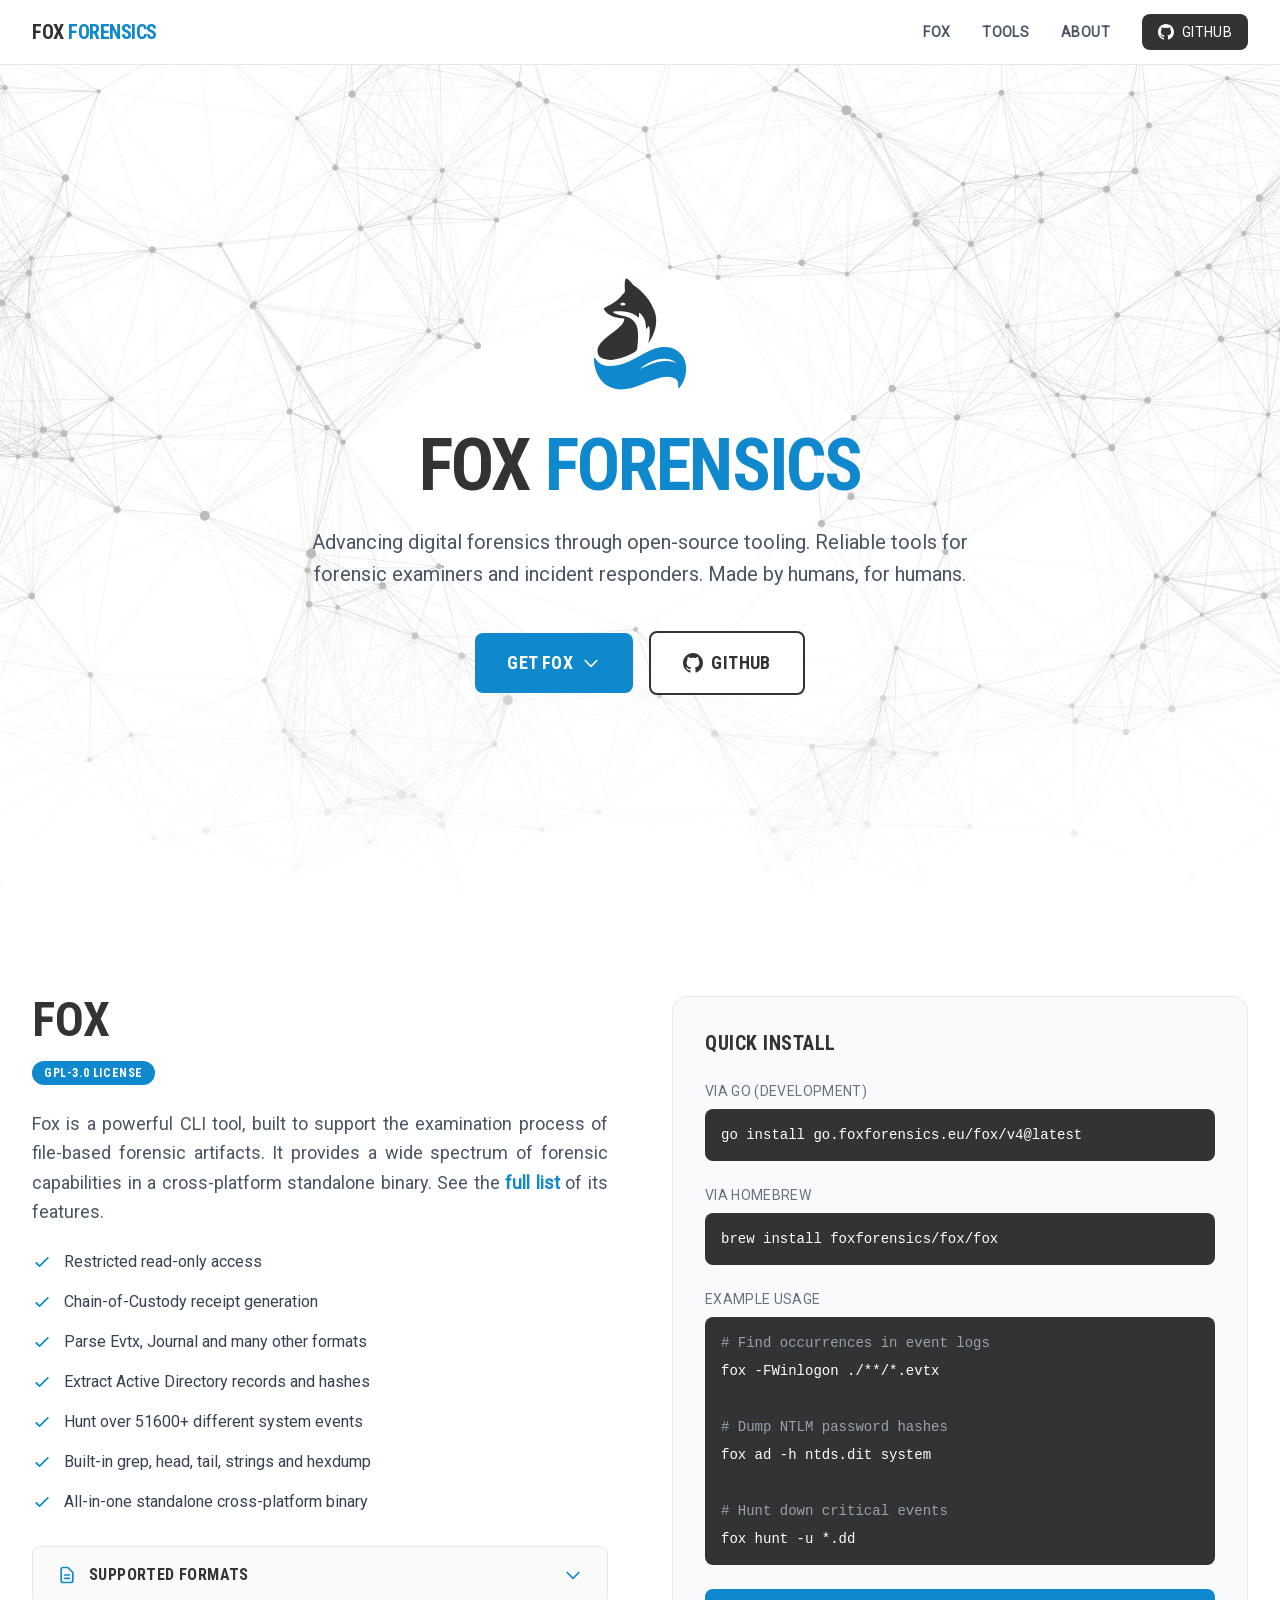
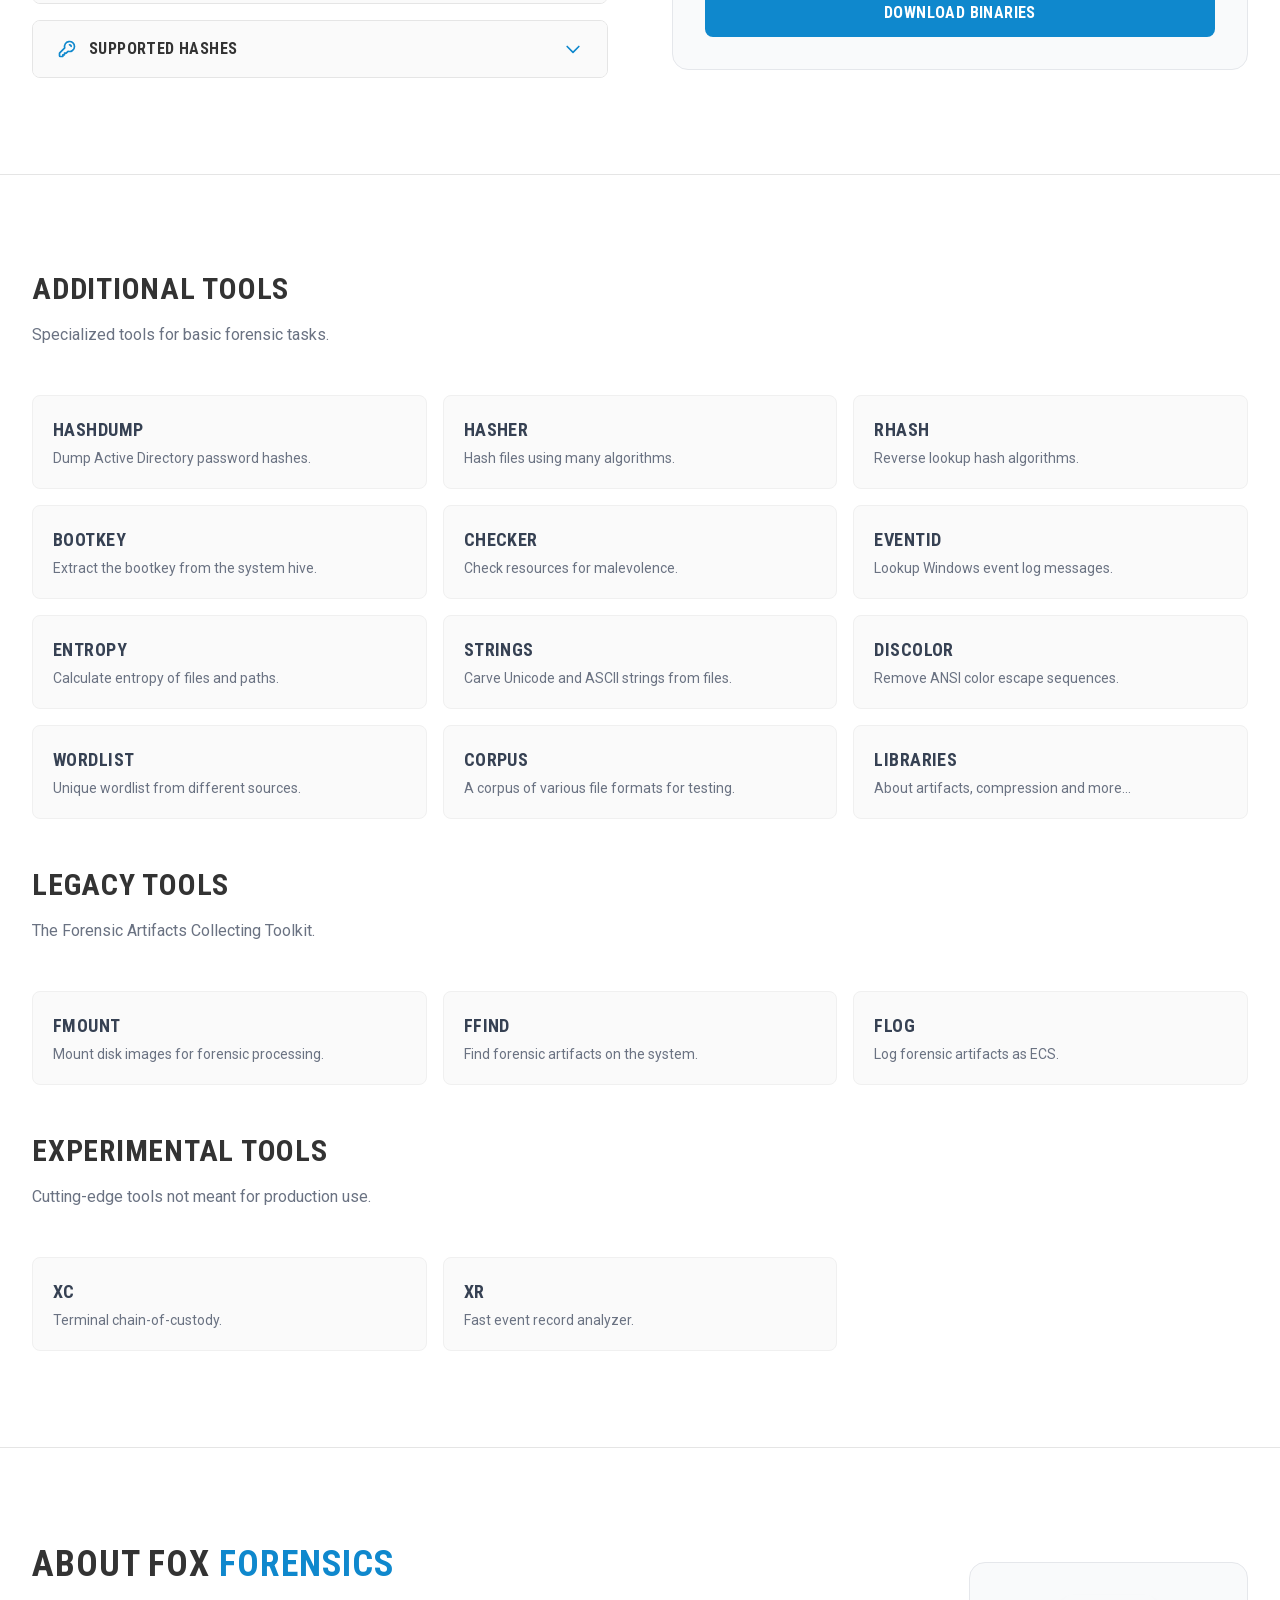
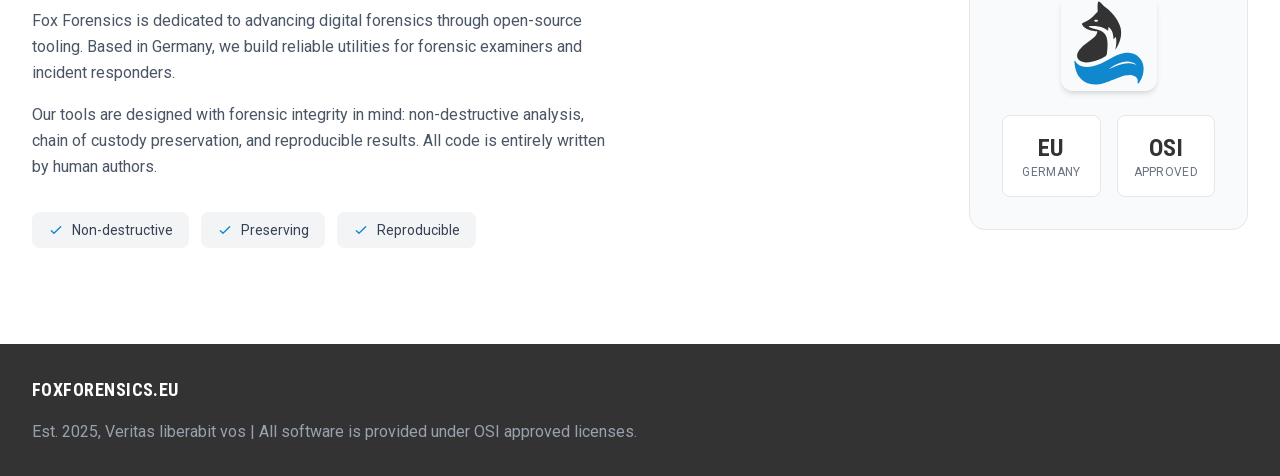
==== static/index.html @ 8058e650 "Update links to new domain for Fox Forensics" ====
<!DOCTYPE html>
<html lang="en" class="scroll-smooth">
<head>
  <meta charset="UTF-8">
  <meta name="viewport" content="width=device-width, initial-scale=1.0">
  <title>Fox Forensics</title>
  <meta name="description" content="Fox Forensics - Advancing digital forensics through open-source tooling.">
  <link rel="shortcut icon" href="assets/img/fox.ico" type="image/x-icon">
  <link rel="preload" href="assets/fonts/font1.woff2" as="font" type="font/woff2" crossorigin>
  <link rel="preload" href="assets/fonts/font2.woff2" as="font" type="font/woff2" crossorigin>
  <link rel="stylesheet" href="assets/css/main.css">
  <link rel="stylesheet" href="assets/css/fox.css">
</head>
<body class="antialiased bg-white">

<!-- Navigation -->
<nav class="fixed top-0 w-full z-40 bg-white border-b border-gray-200">
  <div class="max-w-7xl mx-auto px-4 sm:px-6 lg:px-8">
    <div class="flex items-center justify-between h-16">
      <div class="flex items-center space-x-3 cursor-pointer" onclick="window.scrollTo(0,0)">
        <span class="font-display text-xl tracking-tight text-fox-black uppercase">
          Fox <span class="text-fox-blue">Forensics</span>
        </span>
      </div>

      <div class="hidden md:flex items-center space-x-8">
        <a href="#fox" class="nav-link text-gray-600 hover:text-fox-black transition-colors text-sm font-bold uppercase tracking-wide">Fox</a>
        <a href="#tools" class="nav-link text-gray-600 hover:text-fox-black transition-colors text-sm font-bold uppercase tracking-wide">Tools</a>
        <a href="#about" class="nav-link text-gray-600 hover:text-fox-black transition-colors text-sm font-bold uppercase tracking-wide">About</a>
        <a href="https://github.com/foxforensics" target="_blank" class="px-4 py-2 bg-fox-black text-white hover:bg-fox-blue transition-colors text-sm font-medium rounded-lg flex items-center gap-2 uppercase tracking-wide">
          <svg class="w-4 h-4" fill="currentColor" viewBox="0 0 24 24">
            <path d="M12 0c-6.626 0-12 5.373-12 12 0 5.302 3.438 9.8 8.207 11.387.599.111.793-.261.793-.577v-2.234c-3.338.726-4.033-1.416-4.033-1.416-.546-1.387-1.333-1.756-1.333-1.756-1.089-.745.083-.729.083-.729 1.205.084 1.839 1.237 1.839 1.237 1.07 1.834 2.807 1.304 3.492.997.107-.775.418-1.305.762-1.604-2.665-.305-5.467-1.334-5.467-5.931 0-1.311.469-2.381 1.236-3.221-.124-.303-.535-1.524.117-3.176 0 0 1.008-.322 3.301 1.23.957-.266 1.983-.399 3.003-.404 1.02.005 2.047.138 3.006.404 2.291-1.552 3.297-1.23 3.297-1.23.653 1.653.242 2.874.118 3.176.77.84 1.235 1.911 1.235 3.221 0 4.609-2.807 5.624-5.479 5.921.43.372.823 1.102.823 2.222v3.293c0 .319.192.694.801.576 4.765-1.589 8.199-6.086 8.199-11.386 0-6.627-5.373-12-12-12z"/>
          </svg>
          GitHub
        </a>
      </div>

      <button id="mobile-menu-btn" class="md:hidden text-gray-600 hover:text-fox-black">
        <svg class="w-6 h-6" fill="none" stroke="currentColor" viewBox="0 0 24 24">
          <path stroke-linecap="round" stroke-linejoin="round" stroke-width="2" d="M4 6h16M4 12h16M4 18h16"/>
        </svg>
      </button>
    </div>
  </div>

  <!-- Mobile Menu -->
  <div id="mobile-menu" class="hidden md:hidden bg-white border-b border-gray-200">
    <div class="px-4 pt-2 pb-3 space-y-1">
      <a href="#fox" class="block px-3 py-2 text-gray-600 hover:text-fox-blue hover:bg-gray-50 rounded-md uppercase tracking-wide">Fox</a>
      <a href="#tools" class="block px-3 py-2 text-gray-600 hover:text-fox-blue hover:bg-gray-50 rounded-md uppercase tracking-wide">Tools</a>
      <a href="#about" class="block px-3 py-2 text-gray-600 hover:text-fox-blue hover:bg-gray-50 rounded-md uppercase tracking-wide">About</a>
      <a href="https://github.com/foxforensics" target="_blank" class="block px-3 py-2 text-gray-600 hover:text-fox-blue hover:bg-gray-50 rounded-md uppercase tracking-wide font-bold">Github</a>
    </div>
  </div>
</nav>

<!-- Main Section -->
<section id="main" class="relative min-h-screen flex items-center justify-center pt-16">
  <div class="max-w-5xl mx-auto px-4 sm:px-6 lg:px-8 text-center">
    <div class="mb-8 flex justify-center">
      <img src="assets/img/fox.svg" alt="Fox Forensics" width="300" height="300" class="w-24 h-24 md:w-32 md:h-32 rounded-2xl object-cover">
    </div>

    <h1 class="text-5xl md:text-6xl lg:text-7xl font-display mb-6 tracking-tight text-fox-black uppercase">
      Fox <span class="text-fox-blue">Forensics</span>
    </h1>

    <p class="max-w-2xl mx-auto text-xl text-gray-600 mb-10 leading-relaxed">
      Advancing digital forensics through open-source tooling. Reliable tools for forensic examiners and incident responders. Made by humans, for humans.
    </p>

    <div class="flex flex-col sm:flex-row gap-4 justify-center items-center">
      <a href="#fox" class="btn-primary px-8 py-4 font-display text-lg rounded-lg flex items-center gap-2 uppercase tracking-wide">
        Get Fox
        <svg class="w-5 h-5" fill="none" stroke="currentColor" viewBox="0 0 24 24">
          <path stroke-linecap="round" stroke-linejoin="round" stroke-width="2" d="M19 9l-7 7-7-7"/>
        </svg>
      </a>
      <a href="https://github.com/foxforensics/" target="_blank" class="btn-outline px-8 py-4 font-display text-lg rounded-lg flex items-center gap-2 uppercase tracking-wide bg-white">
        <svg class="w-5 h-5" fill="currentColor" viewBox="0 0 24 24">
          <path d="M12 0c-6.626 0-12 5.373-12 12 0 5.302 3.438 9.8 8.207 11.387.599.111.793-.261.793-.577v-2.234c-3.338.726-4.033-1.416-4.033-1.416-.546-1.387-1.333-1.756-1.333-1.756-1.089-.745.083-.729.083-.729 1.205.084 1.839 1.237 1.839 1.237 1.07 1.834 2.807 1.304 3.492.997.107-.775.418-1.305.762-1.604-2.665-.305-5.467-1.334-5.467-5.931 0-1.311.469-2.381 1.236-3.221-.124-.303-.535-1.524.117-3.176 0 0 1.008-.322 3.301 1.23.957-.266 1.983-.399 3.003-.404 1.02.005 2.047.138 3.006.404 2.291-1.552 3.297-1.23 3.297-1.23.653 1.653.242 2.874.118 3.176.77.84 1.235 1.911 1.235 3.221 0 4.609-2.807 5.624-5.479 5.921.43.372.823 1.102.823 2.222v3.293c0 .319.192.694.801.576 4.765-1.589 8.199-6.086 8.199-11.386 0-6.627-5.373-12-12-12z"/>
        </svg>
        GitHub
      </a>
    </div>
  </div>
</section>

<!-- Fox Section -->
<section id="fox" class="py-24 bg-white">
  <div class="max-w-7xl mx-auto px-4 sm:px-6 lg:px-8">
    <div class="grid grid-cols-1 lg:grid-cols-2 gap-16 items-start">
      <div>
        <h2 class="text-4xl md:text-5xl font-display mb-4 text-fox-black uppercase">
          <a class="nav-link" href="https://go.foxforensics.eu/fox" target="_blank">Fox</a>
        </h2>

        <div class="inline-flex items-center gap-2 px-3 py-1 rounded-full bg-fox-blue text-white text-xs font-display uppercase tracking-wider mb-6">
          <a href="https://go.foxforensics.eu/fox" target="_blank">GPL-3.0 License</a>
        </div>

        <p class="text-lg text-justify text-gray-600 mb-6 leading-relaxed">
          Fox is a powerful CLI tool, built to support the examination process of file-based forensic artifacts. It provides a wide spectrum of forensic capabilities in a cross-platform standalone binary. See the <a class="font-bold text-fox-blue" href="https://go.foxforensics.eu/fox" target="_blank">full list</a> of its features.
        </p>
        <div class="space-y-4 mb-8">
          <div class="flex items-start gap-3">
            <svg class="w-5 h-5 text-fox-blue mt-0.5 flex-shrink-0" fill="none" stroke="currentColor" viewBox="0 0 24 24">
              <path stroke-linecap="round" stroke-linejoin="round" stroke-width="2" d="M5 13l4 4L19 7"/>
            </svg>
            <span class="text-gray-700">Restricted read-only access</span>
          </div>
          <div class="flex items-start gap-3">
            <svg class="w-5 h-5 text-fox-blue mt-0.5 flex-shrink-0" fill="none" stroke="currentColor" viewBox="0 0 24 24">
              <path stroke-linecap="round" stroke-linejoin="round" stroke-width="2" d="M5 13l4 4L19 7"/>
            </svg>
            <span class="text-gray-700">Chain-of-Custody receipt generation</span>
          </div>
          <div class="flex items-start gap-3">
            <svg class="w-5 h-5 text-fox-blue mt-0.5 flex-shrink-0" fill="none" stroke="currentColor" viewBox="0 0 24 24">
              <path stroke-linecap="round" stroke-linejoin="round" stroke-width="2" d="M5 13l4 4L19 7"/>
            </svg>
            <span class="text-gray-700">Parse Evtx, Journal and many other formats</span>
          </div>
          <div class="flex items-start gap-3">
            <svg class="w-5 h-5 text-fox-blue mt-0.5 flex-shrink-0" fill="none" stroke="currentColor" viewBox="0 0 24 24">
              <path stroke-linecap="round" stroke-linejoin="round" stroke-width="2" d="M5 13l4 4L19 7"/>
            </svg>
            <span class="text-gray-700">Extract Active Directory records and hashes</span>
          </div>
          <div class="flex items-start gap-3">
            <svg class="w-5 h-5 text-fox-blue mt-0.5 flex-shrink-0" fill="none" stroke="currentColor" viewBox="0 0 24 24">
              <path stroke-linecap="round" stroke-linejoin="round" stroke-width="2" d="M5 13l4 4L19 7"/>
            </svg>
            <span class="text-gray-700">Hunt over 51600+ different system events</span>
          </div>
          <div class="flex items-start gap-3">
            <svg class="w-5 h-5 text-fox-blue mt-0.5 flex-shrink-0" fill="none" stroke="currentColor" viewBox="0 0 24 24">
              <path stroke-linecap="round" stroke-linejoin="round" stroke-width="2" d="M5 13l4 4L19 7"/>
            </svg>
            <span class="text-gray-700">Built-in grep, head, tail, strings and hexdump</span>
          </div>
          <div class="flex items-start gap-3">
            <svg class="w-5 h-5 text-fox-blue mt-0.5 flex-shrink-0" fill="none" stroke="currentColor" viewBox="0 0 24 24">
              <path stroke-linecap="round" stroke-linejoin="round" stroke-width="2" d="M5 13l4 4L19 7"/>
            </svg>
            <span class="text-gray-700">All-in-one standalone cross-platform binary</span>
          </div>
        </div>

        <!-- Toggle Section: Supported File Types -->
        <div class="toggle-section mb-4">
          <div class="toggle-header" onclick="toggleSection(this)">
            <div class="flex items-center gap-3">
              <svg class="w-5 h-5 text-fox-blue toggle-icon" fill="none" stroke="currentColor" viewBox="0 0 24 24">
                <path stroke-linecap="round" stroke-linejoin="round" stroke-width="2" d="M9 12h6m-6 4h6m2 5H7a2 2 0 01-2-2V5a2 2 0 012-2h5.586a1 1 0 01.707.293l5.414 5.414a1 1 0 01.293.707V19a2 2 0 01-2 2z"/>
              </svg>
              <span class="font-display uppercase tracking-wide">Supported Formats</span>
            </div>
            <svg class="w-5 h-5 toggle-icon" fill="none" stroke="currentColor" viewBox="0 0 24 24">
              <path stroke-linecap="round" stroke-linejoin="round" stroke-width="2" d="M19 9l-7 7-7-7"/>
            </svg>
          </div>
          <div class="toggle-content">
            <div class="p-4 bg-white border-t border-gray-200">
              <div class="mb-4">
                <div class="support-category-title">AD Records</div>
                <div class="flex flex-wrap">
                  <span class="support-type-tag">NTLM</span>
                  <span class="support-type-tag">Users</span>
                  <span class="support-type-tag">Groups</span>
                  <span class="support-type-tag">Computers</span>
                </div>
              </div>
              <div class="mb-4">
                <div class="support-category-title">Log Formats</div>
                <div class="flex flex-wrap">
                  <span class="support-type-tag">Evtx</span>
                  <span class="support-type-tag">Journal</span>
                  <span class="support-type-tag">Fortigate</span>
                </div>
              </div>
              <div class="mb-4">
                <div class="support-category-title">Binary Formats</div>
                <div class="flex flex-wrap">
                  <span class="support-type-tag">PE/COFF</span>
                  <span class="support-type-tag">ELF</span>
                  <span class="support-type-tag">ESE/EDB</span>
                  <span class="support-type-tag">MFT</span>
                  <span class="support-type-tag">LNK</span>
                  <span class="support-type-tag">PF</span>
                  <span class="support-type-tag">PST</span>
                </div>
              </div>
              <div class="mb-4">
                <div class="support-category-title">Archive Formats</div>
                <div class="flex flex-wrap">
                  <span class="support-type-tag">7-Zip</span>
                  <span class="support-type-tag">AR</span>
                  <span class="support-type-tag">CAB</span>
                  <span class="support-type-tag">CFB</span>
                  <span class="support-type-tag">CPIO</span>
                  <span class="support-type-tag">ISO</span>
                  <span class="support-type-tag">MSI</span>
                  <span class="support-type-tag">RAR</span>
                  <span class="support-type-tag">RPM</span>
                  <span class="support-type-tag">TAR</span>
                  <span class="support-type-tag">XAR</span>
                  <span class="support-type-tag">ZIP</span>
                </div>
              </div>
              <div>
                <div class="support-category-title">Compression Formats</div>
                <div class="flex flex-wrap">
                  <span class="support-type-tag">BGZF</span>
                  <span class="support-type-tag">Brotli</span>
                  <span class="support-type-tag">Bzip2</span>
                  <span class="support-type-tag">Gzip</span>
                  <span class="support-type-tag">Kanzi</span>
                  <span class="support-type-tag">LZ4</span>
                  <span class="support-type-tag">Lzip</span>
                  <span class="support-type-tag">LZMA</span>
                  <span class="support-type-tag">LZFSE</span>
                  <span class="support-type-tag">LZNT1</span>
                  <span class="support-type-tag">LZO</span>
                  <span class="support-type-tag">LZVN</span>
                  <span class="support-type-tag">LZW</span>
                  <span class="support-type-tag">LZX</span>
                  <span class="support-type-tag">MinLZ</span>
                  <span class="support-type-tag">S2</span>
                  <span class="support-type-tag">Snappy</span>
                  <span class="support-type-tag">XZ</span>
                  <span class="support-type-tag">zlib</span>
                  <span class="support-type-tag">zstd</span>
                </div>
              </div>
            </div>
          </div>
        </div>

        <!-- Toggle Section: Supported Hash Types -->
        <div class="toggle-section">
          <div class="toggle-header" onclick="toggleSection(this)">
            <div class="flex items-center gap-3">
              <svg class="w-5 h-5 text-fox-blue toggle-icon" fill="none" stroke="currentColor" viewBox="0 0 24 24">
                <path stroke-linecap="round" stroke-linejoin="round" stroke-width="2" d="M15 7a2 2 0 012 2m4 0a6 6 0 01-7.743 5.743L11 17H9v2H7v2H4a1 1 0 01-1-1v-2.586a1 1 0 01.293-.707l5.964-5.964A6 6 0 1121 9z"/>
              </svg>
              <span class="font-display uppercase tracking-wide">Supported Hashes</span>
            </div>
            <svg class="w-5 h-5 toggle-icon" fill="none" stroke="currentColor" viewBox="0 0 24 24">
              <path stroke-linecap="round" stroke-linejoin="round" stroke-width="2" d="M19 9l-7 7-7-7"/>
            </svg>
          </div>
          <div class="toggle-content">
            <div class="p-4 bg-white border-t border-gray-200">
              <div class="support-category">
                <div class="support-category-title">Cryptographic Hashes</div>
                <div class="flex flex-wrap">
                  <span class="support-type-tag">BLAKE2S-256</span>
                  <span class="support-type-tag">BLAKE2B-256</span>
                  <span class="support-type-tag">BLAKE2B-384</span>
                  <span class="support-type-tag">BLAKE2B-512</span>
                  <span class="support-type-tag">BLAKE3-256</span>
                  <span class="support-type-tag">BLAKE3-512</span>
                  <span class="support-type-tag">GOST2012-256</span>
                  <span class="support-type-tag">GOST2012-512</span>
                  <span class="support-type-tag">HAS-160</span>
                  <span class="support-type-tag">LSH-256</span>
                  <span class="support-type-tag">LSH-512</span>
                  <span class="support-type-tag">MD2</span>
                  <span class="support-type-tag">MD4</span>
                  <span class="support-type-tag">MD5</span>
                  <span class="support-type-tag">MD6</span>
                  <span class="support-type-tag">RIPEMD-160</span>
                  <span class="support-type-tag">SHAKE128</span>
                  <span class="support-type-tag">SHAKE256</span>
                  <span class="support-type-tag">SHA1</span>
                  <span class="support-type-tag">SHA224</span>
                  <span class="support-type-tag">SHA256</span>
                  <span class="support-type-tag">SHA512</span>
                  <span class="support-type-tag">SHA3</span>
                  <span class="support-type-tag">SHA3-224</span>
                  <span class="support-type-tag">SHA3-256</span>
                  <span class="support-type-tag">SHA3-384</span>
                  <span class="support-type-tag">SHA3-512</span>
                  <span class="support-type-tag">Skein-224</span>
                  <span class="support-type-tag">Skein-256</span>
                  <span class="support-type-tag">Skein-384</span>
                  <span class="support-type-tag">Skein-512</span>
                  <span class="support-type-tag">SM3</span>
                  <span class="support-type-tag">Whirlpool</span>
                </div>
              </div>
              <div class="support-category">
                <div class="support-category-title">Performance Hashes</div>
                <div class="flex flex-wrap">
                  <span class="support-type-tag">DJB2</span>
                  <span class="support-type-tag">FNV-1</span>
                  <span class="support-type-tag">FNV-1a</span>
                  <span class="support-type-tag">Murmur3</span>
                  <span class="support-type-tag">RapidHash</span>
                  <span class="support-type-tag">SipHash</span>
                  <span class="support-type-tag">XXH32</span>
                  <span class="support-type-tag">XXH64</span>
                  <span class="support-type-tag">XXH3</span>
                </div>
              </div>
              <div class="support-category">
                <div class="support-category-title">Perceptual Hashes</div>
                <div class="flex flex-wrap">
                  <span class="support-type-tag">Average</span>
                  <span class="support-type-tag">Difference</span>
                  <span class="support-type-tag">Median</span>
                  <span class="support-type-tag">PHash</span>
                  <span class="support-type-tag">WHash</span>
                  <span class="support-type-tag">MarrHildreth</span>
                  <span class="support-type-tag">BlockMean</span>
                  <span class="support-type-tag">PDQ</span>
                  <span class="support-type-tag">RASH</span>
                </div>
              </div>
              <div class="support-category">
                <div class="support-category-title">Similarity Hashes</div>
                <div class="flex flex-wrap">
                  <span class="support-type-tag">ImpFuzzy</span>
                  <span class="support-type-tag">ImpHashO</span>
                  <span class="support-type-tag">ImpHashS</span>
                  <span class="support-type-tag">sdhash</span>
                  <span class="support-type-tag">SSDeep</span>
                  <span class="support-type-tag">TLSH</span>
                </div>
              </div>
              <div class="support-category">
                <div class="support-category-title">Windows Specific</div>
                <div class="flex flex-wrap">
                  <span class="support-type-tag">PE</span>
                  <span class="support-type-tag">LM</span>
                  <span class="support-type-tag">NT</span>
                </div>
              </div>
              <div class="support-category">
                <div class="support-category-title">Unix Specific</div>
                <div class="flex flex-wrap">
                  <span class="support-type-tag">BSD</span>
                  <span class="support-type-tag">ELF</span>
                  <span class="support-type-tag">SYSV</span>
                </div>
              </div>
              <div class="support-category">
                <div class="support-category-title">Checksums</div>
                <div class="flex flex-wrap">
                  <span class="support-type-tag">Adler32</span>
                  <span class="support-type-tag">Fletcher4</span>
                  <span class="support-type-tag">Luhn</span>
                  <span class="support-type-tag">CRC16-CCITT</span>
                  <span class="support-type-tag">CRC32-C</span>
                  <span class="support-type-tag">CRC32-K</span>
                  <span class="support-type-tag">CRC32-IEEE</span>
                  <span class="support-type-tag">CRC64-ECMA</span>
                  <span class="support-type-tag">CRC64-ISO</span>
                </div>
              </div>
            </div>
          </div>
        </div>
      </div>

      <div class="bg-gray-50 rounded-2xl p-8 border border-gray-200">
        <h3 class="font-display text-xl mb-6 uppercase text-fox-black tracking-wide">Quick Install</h3>

        <div class="space-y-6">
          <div>
            <p class="text-sm text-gray-500 mb-2 uppercase tracking-wide font-medium">Via Go (Development)</p>
            <div class="bg-fox-black rounded-lg p-4 font-mono text-sm text-white overflow-x-auto">
              go install go.foxforensics.eu/fox/v4@latest
            </div>
          </div>

          <div>
            <p class="text-sm text-gray-500 mb-2 uppercase tracking-wide font-medium">Via Homebrew</p>
            <div class="bg-fox-black rounded-lg p-4 font-mono text-sm text-white overflow-x-auto">
              brew install foxforensics/fox/fox
            </div>
          </div>

          <div>
            <p class="text-sm text-gray-500 mb-2 uppercase tracking-wide font-medium">Example Usage</p>
            <div class="bg-fox-black rounded-lg p-4 font-mono text-sm text-white overflow-x-auto space-y-2">
              <div class="text-gray-400"># Find occurrences in event logs</div>
              <div>fox -FWinlogon ./**/*.evtx</div>
              <br/>
              <div class="text-gray-400 mt-2"># Dump NTLM password hashes</div>
              <div>fox ad -h ntds.dit system</div>
              <br/>
              <div class="text-gray-400 mt-2"># Hunt down critical events</div>
              <div>fox hunt -u *.dd</div>
            </div>
          </div>
        </div>

        <a href="https://github.com/foxforensics/fox/releases" target="_blank" class="mt-6 w-full btn-primary px-6 py-3 rounded-lg font-display uppercase tracking-wide text-center block">
          Download Binaries
        </a>
      </div>
    </div>
  </div>
</section>

<div class="section-divider"></div>

<!-- Tools Section -->
<section id="tools" class="py-24 bg-white">
  <div class="max-w-7xl mx-auto px-4 sm:px-6 lg:px-8">
    <div class="mb-12">
      <h2 class="text-3xl font-display mb-4 text-fox-black uppercase tracking-wide">
        <a class="nav-link" href="https://foxforensics.eu" target="_blank">Additional Tools</a>
      </h2>
      <p class="text-gray-500">Specialized tools for basic forensic tasks.</p>
    </div>

    <div class="grid grid-cols-1 mb-12 md:grid-cols-2 lg:grid-cols-3 gap-4">
      <div class="tool-card-muted rounded-lg p-5 cursor-pointer" onclick="window.open('https://go.foxforensics.eu/hashdump', '_blank')">
        <h3 class="font-display text-lg text-gray-700 mb-1 uppercase tracking-wide">hashdump</h3>
        <p class="text-gray-500 text-sm">Dump Active Directory password hashes.</p>
      </div>

      <div class="tool-card-muted rounded-lg p-5 cursor-pointer" onclick="window.open('https://go.foxforensics.eu/hasher', '_blank')">
        <h3 class="font-display text-lg text-gray-700 mb-1 uppercase tracking-wide">hasher</h3>
        <p class="text-gray-500 text-sm">Hash files using many algorithms.</p>
      </div>

      <div class="tool-card-muted rounded-lg p-5 cursor-pointer" onclick="window.open('https://go.foxforensics.eu/rhash', '_blank')">
        <h3 class="font-display text-lg text-gray-700 mb-1 uppercase tracking-wide">rhash</h3>
        <p class="text-gray-500 text-sm">Reverse lookup hash algorithms.</p>
      </div>

      <div class="tool-card-muted rounded-lg p-5 cursor-pointer" onclick="window.open('https://go.foxforensics.eu/bootkey', '_blank')">
        <h3 class="font-display text-lg text-gray-700 mb-1 uppercase tracking-wide">bootkey</h3>
        <p class="text-gray-500 text-sm">Extract the bootkey from the system hive.</p>
      </div>

      <div class="tool-card-muted rounded-lg p-5 cursor-pointer" onclick="window.open('https://go.foxforensics.eu/checker', '_blank')">
        <h3 class="font-display text-lg text-gray-700 mb-1 uppercase tracking-wide">checker</h3>
        <p class="text-gray-500 text-sm">Check resources for malevolence.</p>
      </div>

      <div class="tool-card-muted rounded-lg p-5 cursor-pointer" onclick="window.open('https://go.foxforensics.eu/eventid', '_blank')">
        <h3 class="font-display text-lg text-gray-700 mb-1 uppercase tracking-wide">eventid</h3>
        <p class="text-gray-500 text-sm">Lookup Windows event log messages.</p>
      </div>

      <div class="tool-card-muted rounded-lg p-5 cursor-pointer" onclick="window.open('https://go.foxforensics.eu/entropy', '_blank')">
        <h3 class="font-display text-lg text-gray-700 mb-1 uppercase tracking-wide">entropy</h3>
        <p class="text-gray-500 text-sm">Calculate entropy of files and paths.</p>
      </div>

      <div class="tool-card-muted rounded-lg p-5 cursor-pointer" onclick="window.open('https://go.foxforensics.eu/strings', '_blank')">
        <h3 class="font-display text-lg text-gray-700 mb-1 uppercase tracking-wide">strings</h3>
        <p class="text-gray-500 text-sm">Carve Unicode and ASCII strings from files.</p>
      </div>

      <div class="tool-card-muted rounded-lg p-5 cursor-pointer" onclick="window.open('https://go.foxforensics.eu/discolor', '_blank')">
        <h3 class="font-display text-lg text-gray-700 mb-1 uppercase tracking-wide">discolor</h3>
        <p class="text-gray-500 text-sm">Remove ANSI color escape sequences.</p>
      </div>

      <div class="tool-card-muted rounded-lg p-5 cursor-pointer" onclick="window.open('https://go.foxforensics.eu/wordlist', '_blank')">
        <h3 class="font-display text-lg text-gray-700 mb-1 uppercase tracking-wide">wordlist</h3>
        <p class="text-gray-500 text-sm">Unique wordlist from different sources.</p>
      </div>

      <div class="tool-card-muted rounded-lg p-5 cursor-pointer" onclick="window.open('https://go.foxforensics.eu/corpus', '_blank')">
        <h3 class="font-display text-lg text-gray-700 mb-1 uppercase tracking-wide">corpus</h3>
        <p class="text-gray-500 text-sm">A corpus of various file formats for testing.</p>
      </div>

      <div class="tool-card-muted rounded-lg p-5 cursor-pointer" onclick="window.open('https://go.foxforensics.eu?q=go-', '_blank')">
        <h3 class="font-display text-lg text-gray-700 mb-1 uppercase tracking-wide">Libraries</h3>
        <p class="text-gray-500 text-sm">About artifacts, compression and more...</p>
      </div>
    </div>

    <div class="mb-12">
      <h2 class="text-3xl font-display mb-4 text-fox-black uppercase tracking-wide">
        <a class="nav-link" href="https://foxforensics.eu" target="_blank">Legacy Tools</a>
      </h2>
      <p class="text-gray-500">The Forensic Artifacts Collecting Toolkit.</p>
    </div>

    <div class="grid grid-cols-1 mb-12 md:grid-cols-2 lg:grid-cols-3 gap-4">
      <div class="tool-card-muted rounded-lg p-5 cursor-pointer" onclick="window.open('https://go.foxforensics.eu/fmount', '_blank')">
        <h3 class="font-display text-lg text-gray-700 mb-1 uppercase tracking-wide">fmount</h3>
        <p class="text-gray-500 text-sm">Mount disk images for forensic processing.</p>
      </div>

      <div class="tool-card-muted rounded-lg p-5 cursor-pointer" onclick="window.open('https://go.foxforensics.eu/ffind', '_blank')">
        <h3 class="font-display text-lg text-gray-700 mb-1 uppercase tracking-wide">ffind</h3>
        <p class="text-gray-500 text-sm">Find forensic artifacts on the system.</p>
      </div>

      <div class="tool-card-muted rounded-lg p-5 cursor-pointer" onclick="window.open('https://go.foxforensics.eu/flog', '_blank')">
        <h3 class="font-display text-lg text-gray-700 mb-1 uppercase tracking-wide">flog</h3>
        <p class="text-gray-500 text-sm">Log forensic artifacts as ECS.</p>
      </div>
    </div>

    <div class="mb-12">
      <h2 class="text-3xl font-display mb-4 text-fox-black uppercase tracking-wide">
        <a class="nav-link" href="https://foxforensics.eu" target="_blank">Experimental Tools</a>
      </h2>
      <p class="text-gray-500">Cutting-edge tools not meant for production use.</p>
    </div>

    <div class="grid grid-cols-1 md:grid-cols-2 lg:grid-cols-3 gap-4">
      <div class="tool-card-muted rounded-lg p-5 cursor-pointer" onclick="window.open('https://go.foxforensics.eu/xc', '_blank')">
        <h3 class="font-display text-lg text-gray-700 mb-1 uppercase tracking-wide">xc</h3>
        <p class="text-gray-500 text-sm">Terminal chain-of-custody.</p>
      </div>

      <div class="tool-card-muted rounded-lg p-5 cursor-pointer" onclick="window.open('https://go.foxforensics.eu/xr', '_blank')">
        <h3 class="font-display text-lg text-gray-700 mb-1 uppercase tracking-wide">xr</h3>
        <p class="text-gray-500 text-sm">Fast event record analyzer.</p>
      </div>
    </div>
  </div>
</section>

<div class="section-divider"></div>

<!-- About Section -->
<section id="about" class="py-24 bg-white">
  <div class="max-w-7xl mx-auto px-4 sm:px-6 lg:px-8">
    <div class="grid grid-cols-1 lg:grid-cols-2 gap-16 items-center">
      <div>
        <h2 class="text-3xl md:text-4xl font-display mb-6 text-fox-black uppercase tracking-wide">
          About Fox <span class="text-fox-blue">Forensics</span>
        </h2>
        <div class="space-y-4 text-gray-600 leading-relaxed">
          <p>
            Fox Forensics is dedicated to advancing digital forensics through open-source
            tooling. Based in Germany, we build reliable utilities for forensic examiners
            and incident responders.
          </p>
          <p>
            Our tools are designed with forensic integrity in mind: non-destructive analysis,
            chain of custody preservation, and reproducible results. All code is entirely written by human authors.
          </p>
        </div>

        <div class="mt-8 flex flex-wrap gap-3">
          <span class="px-4 py-2 bg-gray-100 text-gray-700 text-sm rounded-lg flex items-center gap-2">
            <svg class="w-4 h-4 text-fox-blue" fill="none" stroke="currentColor" viewBox="0 0 24 24">
              <path stroke-linecap="round" stroke-linejoin="round" stroke-width="2" d="M5 13l4 4L19 7"/>
            </svg>
            Non-destructive
          </span>
          <span class="px-4 py-2 bg-gray-100 text-gray-700 text-sm rounded-lg flex items-center gap-2">
            <svg class="w-4 h-4 text-fox-blue" fill="none" stroke="currentColor" viewBox="0 0 24 24">
              <path stroke-linecap="round" stroke-linejoin="round" stroke-width="2" d="M5 13l4 4L19 7"/>
            </svg>
            Preserving
          </span>
          <span class="px-4 py-2 bg-gray-100 text-gray-700 text-sm rounded-lg flex items-center gap-2">
            <svg class="w-4 h-4 text-fox-blue" fill="none" stroke="currentColor" viewBox="0 0 24 24">
              <path stroke-linecap="round" stroke-linejoin="round" stroke-width="2" d="M5 13l4 4L19 7"/>
            </svg>
            Reproducible
          </span>
        </div>
      </div>

      <div class="flex justify-end">
        <div class="bg-gray-50 rounded-2xl p-8 border border-gray-200">
          <img src="assets/img/fox.svg" alt="Fox Forensics" class="w-24 h-24 rounded-xl object-cover mx-auto mb-6 shadow-md">
          <div class="grid grid-cols-2 gap-4 text-center">
            <div class="bg-white rounded-lg p-4 border border-gray-200">
              <div class="text-2xl font-display text-fox-black">EU</div>
              <div class="text-xs text-gray-500 uppercase tracking-wide">Germany</div>
            </div>
            <div class="bg-white rounded-lg p-4 border border-gray-200">
              <div class="text-2xl font-display text-fox-black">OSI</div>
              <div class="text-xs text-gray-500 uppercase tracking-wide">Approved</div>
            </div>
          </div>
        </div>
      </div>
    </div>
  </div>
</section>

<!-- Footer -->
<footer class="bg-fox-black text-white py-8">
  <div class="max-w-7xl mx-auto px-4 sm:px-6 lg:px-8">
    <div class="col-span-1 md:col-span-2">
      <div class="flex items-center space-x-3 mb-4">
        <span class="font-display text-lg uppercase tracking-wide">
          <a href="https://foxforensics.eu" target="_blank">foxforensics.eu</a>
        </span>
      </div>
      <p class="text-gray-400">
        Est. 2025, Veritas liberabit vos | All software is provided under <a href="https://opensource.org/licenses" target="_blank">OSI approved licenses</a>.
      </p>
    </div>
  </div>
</footer>

<script src="assets/js/fox.js"></script>
</body>
</html>
---- static/assets/css/fox.css ----
/* Font Styles */
@font-face {
  font-family: 'Roboto';
  font-style: normal;
  font-weight: 400;
  font-stretch: 100%;
  font-display: auto;
  src: url(../fonts/font1.woff2) format('woff2');
}

@font-face {
  font-family: 'Roboto Condensed';
  font-style: normal;
  font-weight: 700;
  font-display: auto;
  src: url(../fonts/font2.woff2) format('woff2');
}

#main {
  background-color: white;
  background-image:
      linear-gradient(to bottom, transparent 65%, white),
      url("../img/main.jpg");
  background-repeat: no-repeat;
  background-position: center;
  background-size: cover;
}

/* Base Styles */
html {
  overflow-y: scroll;
}

body {
  font-family: 'Roboto', sans-serif;
  background-color: #ffffff;
  color: #333333;
}

h1, h2, h3, h4, h5, h6, .font-display {
  font-family: 'Roboto Condensed', sans-serif;
  font-weight: 700;
}

/* Button Styles */
.btn-primary {
  background-color: #0f88cd;
  color: #ffffff;
  transition: all 0.3s ease;
}

.btn-primary:hover {
  background-color: #0a6ba8;
}

.btn-outline {
  border: 2px solid #333333;
  color: #333333;
  transition: all 0.3s ease;
}

.btn-outline:hover {
  border-color: #0f88cd;
  color: #0f88cd;
}

/* Navigation Styles */
.nav-link {
  position: relative;
}

.nav-link::after {
  content: '';
  position: absolute;
  width: 0;
  height: 2px;
  bottom: -4px;
  left: 0;
  background-color: #0f88cd;
  transition: width 0.3s ease;
}

.nav-link:hover::after {
  width: 100%;
}

/* Section Divider */
.section-divider {
  background: #e5e5e5;
  height: 1px;
}

/* Tools Styles */
.tool-card-muted {
  border: 1px solid #f0f0f0;
  background-color: #fafafa;
  transition: all 0.3s ease;
}

.tool-card-muted:hover {
  border-color: #d0d0d0;
}

/* Toggle Styles */
.toggle-section {
  border: 1px solid #e5e5e5;
  border-radius: 0.5rem;
  overflow: hidden;
}

.toggle-header {
  background-color: #fafafa;
  padding: 1rem 1.5rem;
  cursor: pointer;
  display: flex;
  justify-content: space-between;
  align-items: center;
  transition: background-color 0.2s ease;
}

.toggle-header:hover {
  background-color: #f0f0f0;
}

.toggle-header.active {
  background-color: #0f88cd;
  color: #ffffff;
}

.toggle-header.active .toggle-icon {
  color: #ffffff;
}

.toggle-content {
  max-height: 0;
  overflow: hidden;
  transition: max-height 0.3s ease-out;
}

.toggle-content.open {
  max-height: 2000px;
  transition: max-height 0.5s ease-in;
}

.toggle-icon {
  transition: transform 0.3s ease;
  color: #0f88cd;
}

.toggle-header.active .toggle-icon {
  transform: rotate(180deg);
}

/* Support Styles */
.support-type-tag {
  display: inline-block;
  padding: 0.25rem 0.75rem;
  margin: 0.25rem;
  background-color: #f0f0f0;
  border-radius: 0.25rem;
  font-size: 0.875rem;
  color: #333333;
}

.support-category {
  margin-bottom: 1rem;
}

.support-category-title {
  font-weight: 600;
  color: #0f88cd;
  margin-bottom: 0.5rem;
  font-size: 0.875rem;
  text-transform: uppercase;
  letter-spacing: 0.05em;
}

/* Fox Colors */
.text-fox-black {
  color: #333333;
}

.text-fox-blue {
  color: #0f88cd;
}

.bg-fox-black {
  background-color: #333333;
}

.bg-fox-blue {
  background-color: #0f88cd;
}
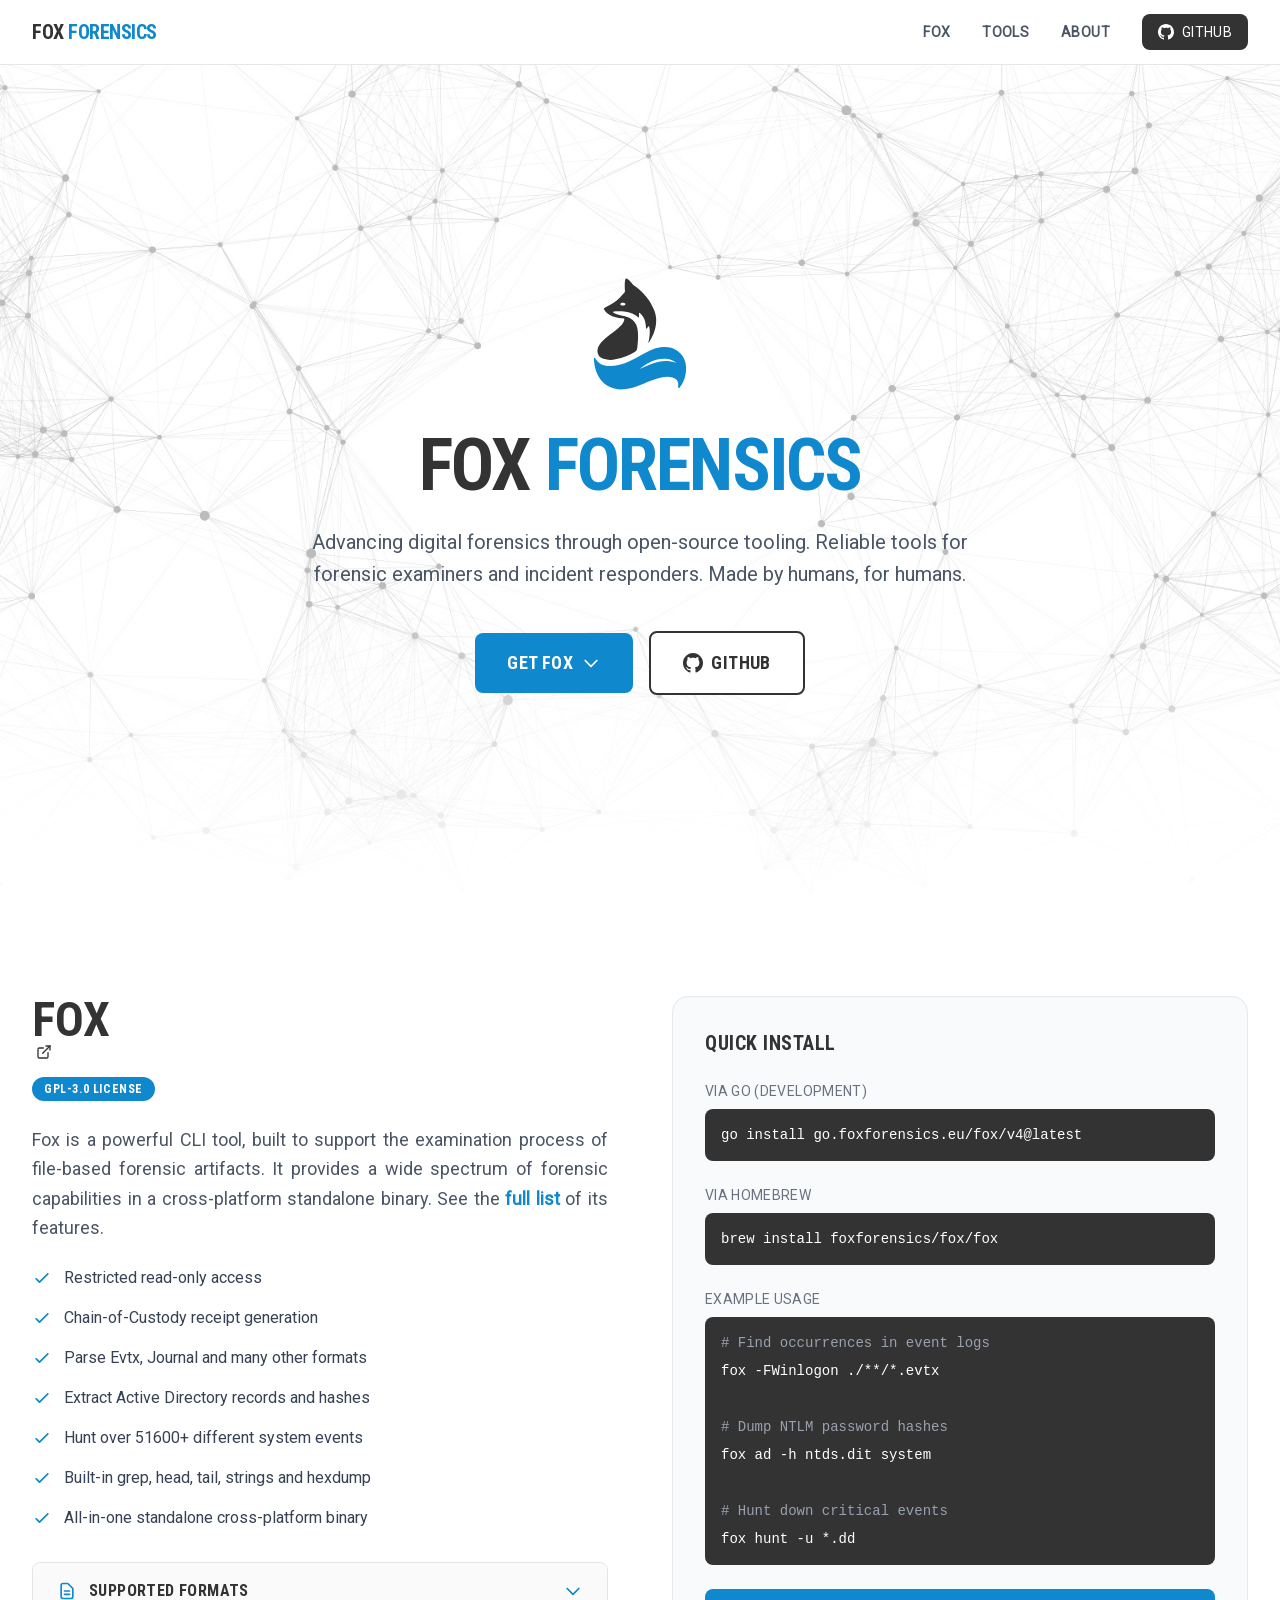
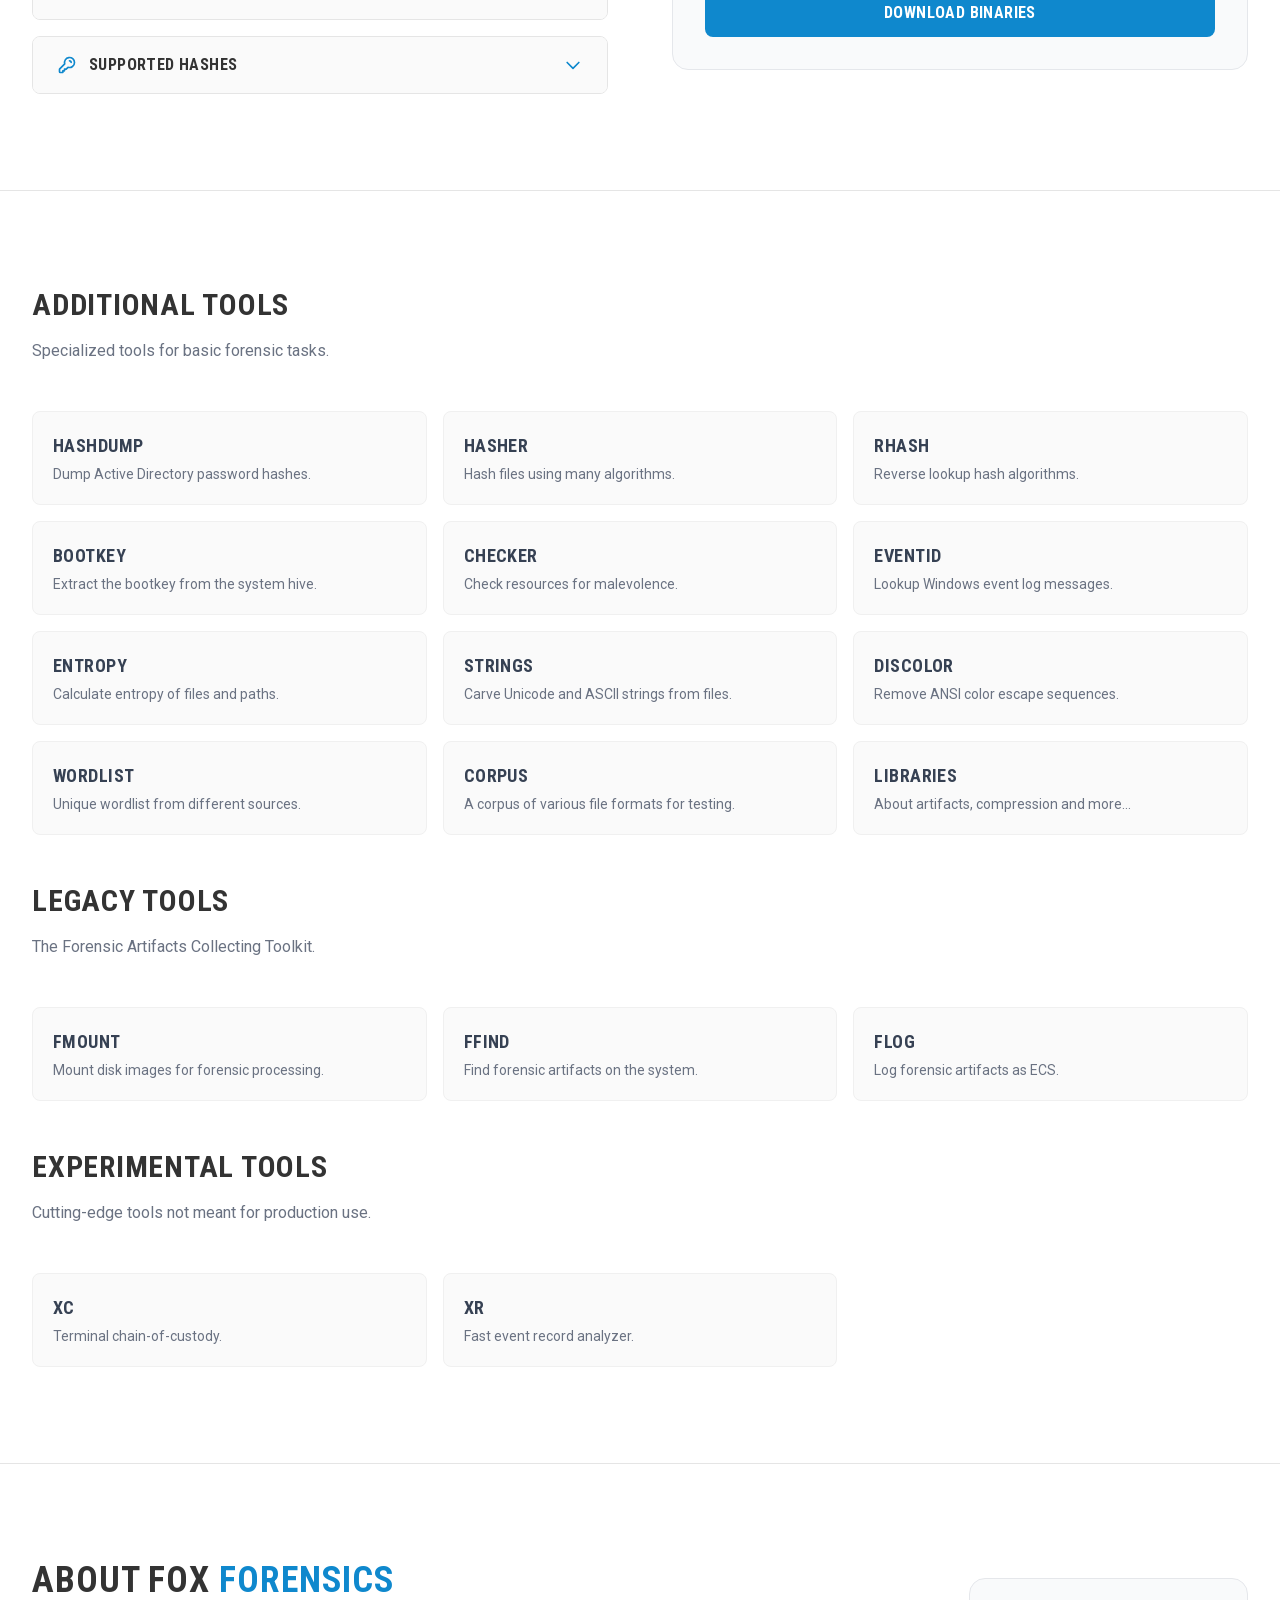
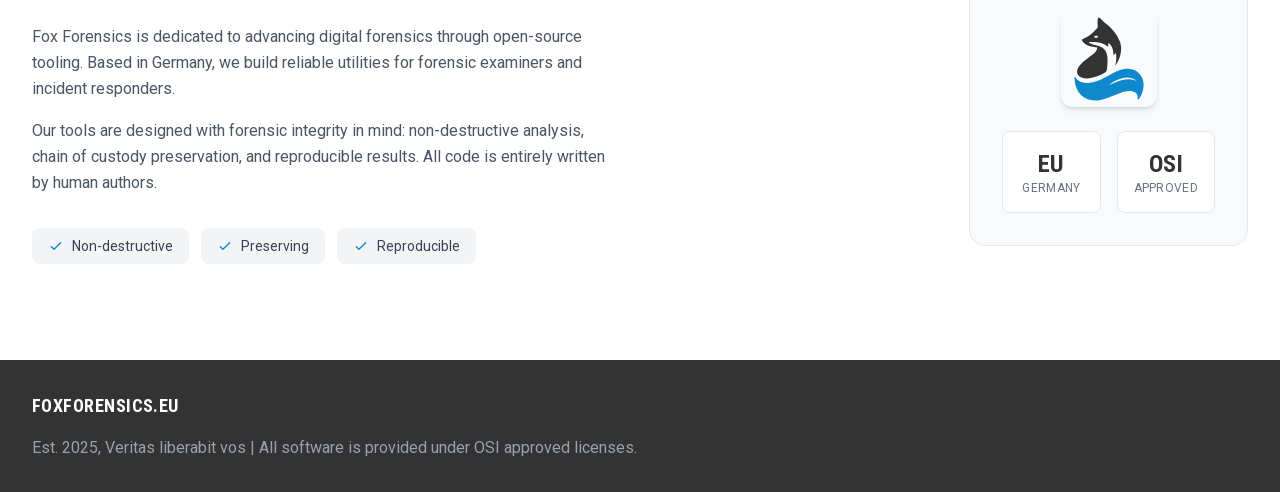
==== commit f89cc682: "Update index.html" ====
--- a/static/index.html
+++ b/static/index.html
@@ -92,7 +92,14 @@
     <div class="grid grid-cols-1 lg:grid-cols-2 gap-16 items-start">
       <div>
         <h2 class="text-4xl md:text-5xl font-display mb-4 text-fox-black uppercase">
-          <a class="nav-link" href="https://go.foxforensics.eu/fox" target="_blank">Fox</a>
+          <a class="nav-link" href="https://go.foxforensics.eu/fox" target="_blank">
+            Fox
+            <svg xmlns="http://www.w3.org/2000/svg" width="16" height="16" viewBox="0 0 24 24" fill="none" stroke="currentColor" stroke-width="2" stroke-linecap="round" stroke-linejoin="round" style="vertical-align: middle; margin-left: 4px;">
+              <path d="M18 13v6a2 2 0 0 1-2 2H5a2 2 0 0 1-2-2V8a2 2 0 0 1 2-2h6"/>
+              <polyline points="15 3 21 3 21 9"/>
+              <line x1="10" y1="14" x2="21" y2="3"/>
+            </svg>
+          </a>
         </h2>
 
         <div class="inline-flex items-center gap-2 px-3 py-1 rounded-full bg-fox-blue text-white text-xs font-display uppercase tracking-wider mb-6">
@@ -468,7 +475,7 @@
         <p class="text-gray-500 text-sm">Unique wordlist from different sources.</p>
       </div>
 
-      <div class="tool-card-muted rounded-lg p-5 cursor-pointer" onclick="window.open('https://go.foxforensics.eu/corpus', '_blank')">
+      <div class="tool-card-muted rounded-lg p-5 cursor-pointer" onclick="window.open('https://github.com/foxforensics/corpus', '_blank')">
         <h3 class="font-display text-lg text-gray-700 mb-1 uppercase tracking-wide">corpus</h3>
         <p class="text-gray-500 text-sm">A corpus of various file formats for testing.</p>
       </div>
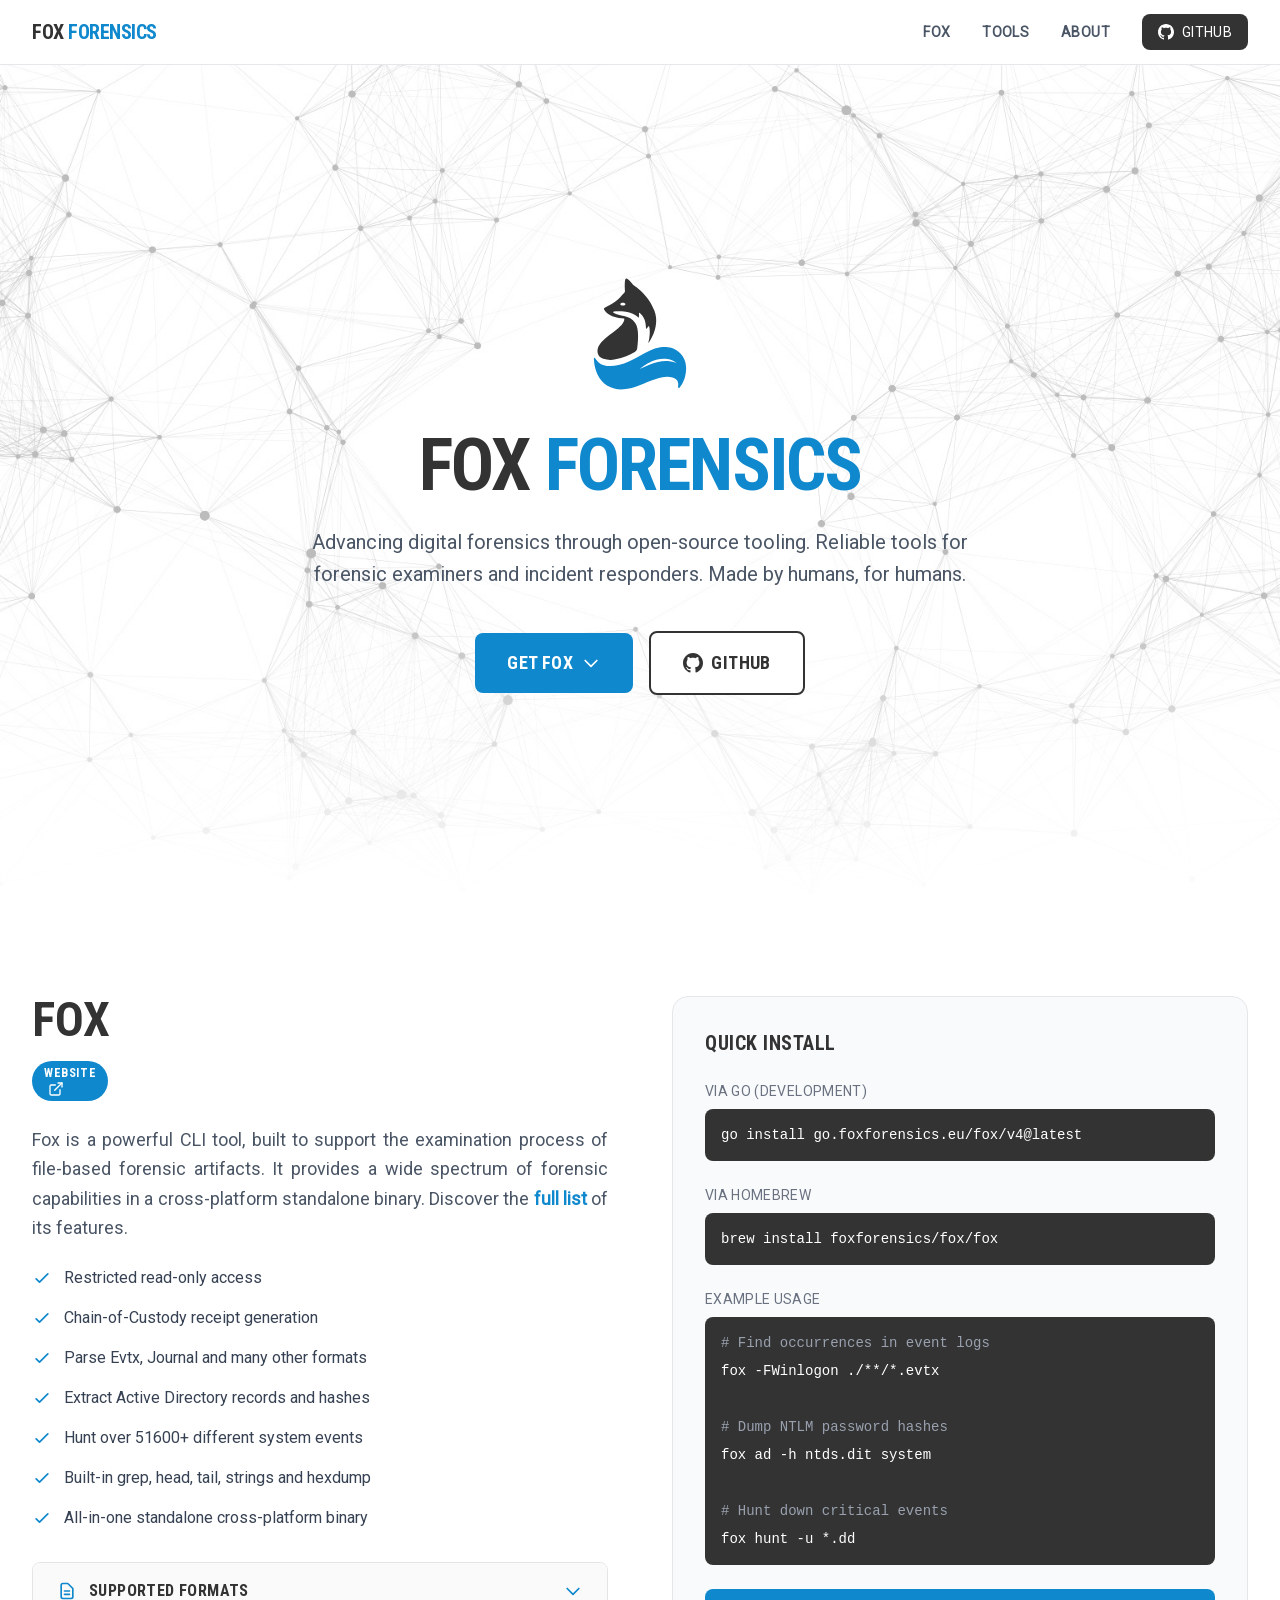
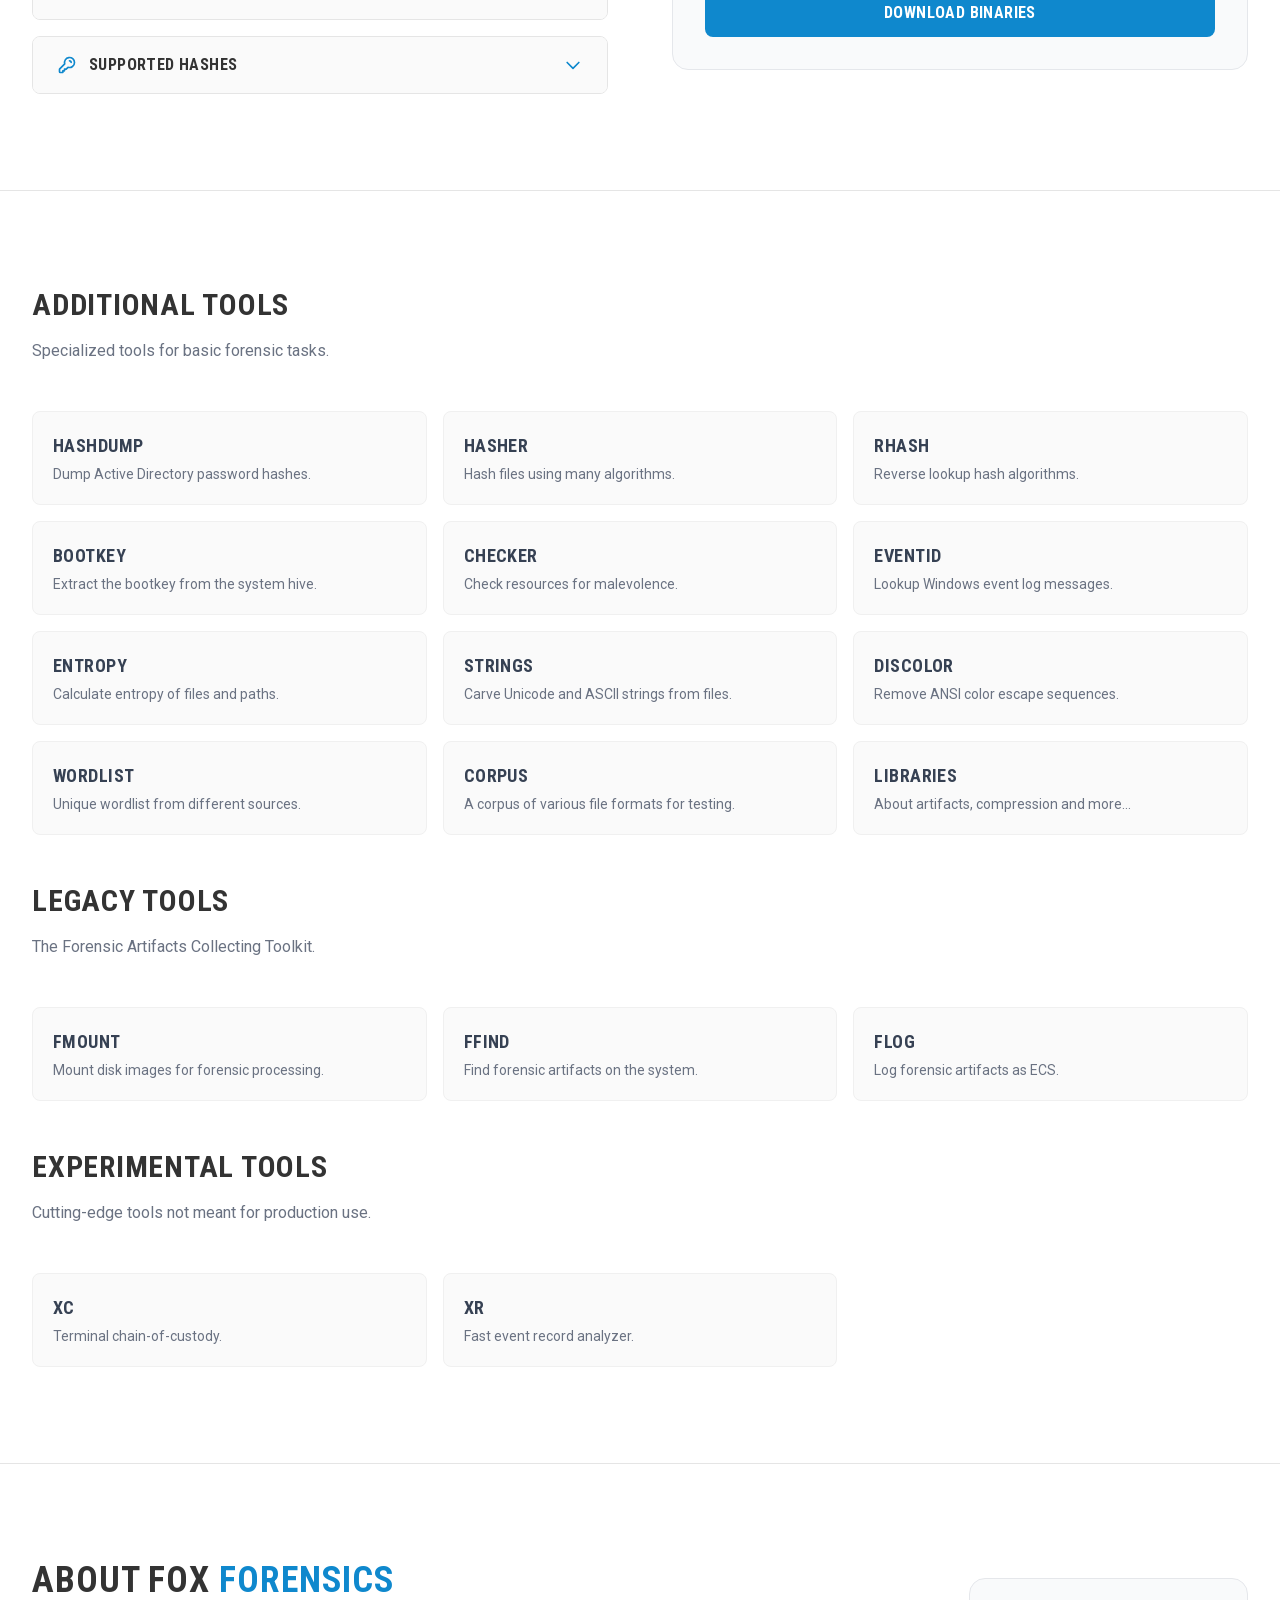
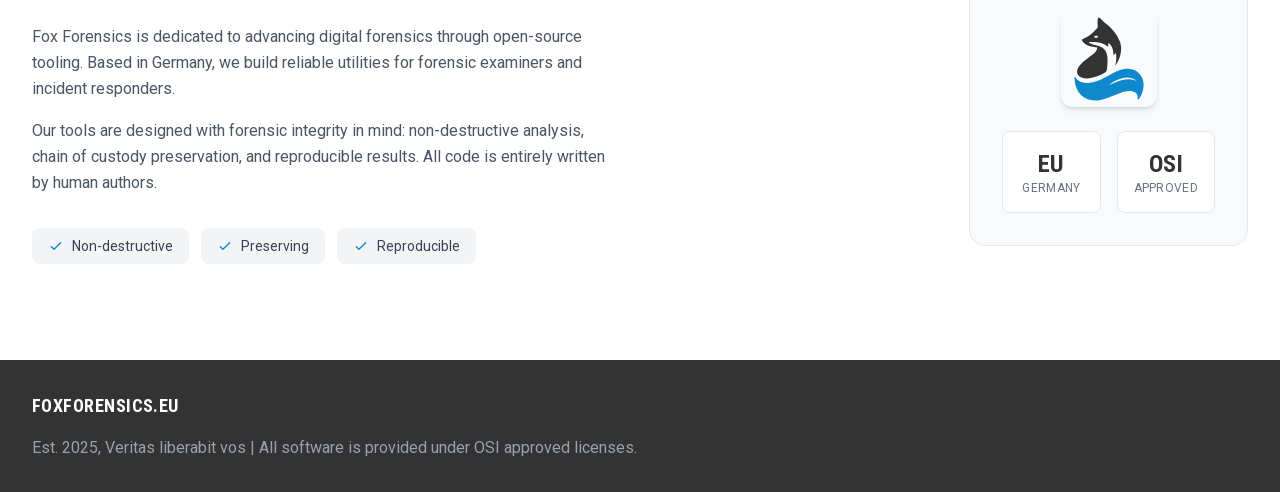
==== commit a61d95e8: "Refactor HTML for Fox CLI tool section Updated the HTML structure for better clarity and added a lin" ====
--- a/static/index.html
+++ b/static/index.html
@@ -92,22 +92,22 @@
     <div class="grid grid-cols-1 lg:grid-cols-2 gap-16 items-start">
       <div>
         <h2 class="text-4xl md:text-5xl font-display mb-4 text-fox-black uppercase">
-          <a class="nav-link" href="https://go.foxforensics.eu/fox" target="_blank">
-            Fox
+          <a class="nav-link" href="https://go.foxforensics.eu/fox" target="_blank">Fox</a>
+        </h2>
+
+        <div class="inline-flex items-center gap-2 px-3 py-1 rounded-full bg-fox-blue text-white text-xs font-display uppercase tracking-wider mb-6">
+          <a href="https://go.foxforensics.eu/fox" target="_blank">
+            Website
             <svg xmlns="http://www.w3.org/2000/svg" width="16" height="16" viewBox="0 0 24 24" fill="none" stroke="currentColor" stroke-width="2" stroke-linecap="round" stroke-linejoin="round" style="vertical-align: middle; margin-left: 4px;">
               <path d="M18 13v6a2 2 0 0 1-2 2H5a2 2 0 0 1-2-2V8a2 2 0 0 1 2-2h6"/>
               <polyline points="15 3 21 3 21 9"/>
               <line x1="10" y1="14" x2="21" y2="3"/>
             </svg>
           </a>
-        </h2>
-
-        <div class="inline-flex items-center gap-2 px-3 py-1 rounded-full bg-fox-blue text-white text-xs font-display uppercase tracking-wider mb-6">
-          <a href="https://go.foxforensics.eu/fox" target="_blank">GPL-3.0 License</a>
         </div>
 
         <p class="text-lg text-justify text-gray-600 mb-6 leading-relaxed">
-          Fox is a powerful CLI tool, built to support the examination process of file-based forensic artifacts. It provides a wide spectrum of forensic capabilities in a cross-platform standalone binary. See the <a class="font-bold text-fox-blue" href="https://go.foxforensics.eu/fox" target="_blank">full list</a> of its features.
+          Fox is a powerful CLI tool, built to support the examination process of file-based forensic artifacts. It provides a wide spectrum of forensic capabilities in a cross-platform standalone binary. Discover the <a class="font-bold text-fox-blue" href="https://go.foxforensics.eu/fox" target="_blank">full list</a> of its features.
         </p>
         <div class="space-y-4 mb-8">
           <div class="flex items-start gap-3">
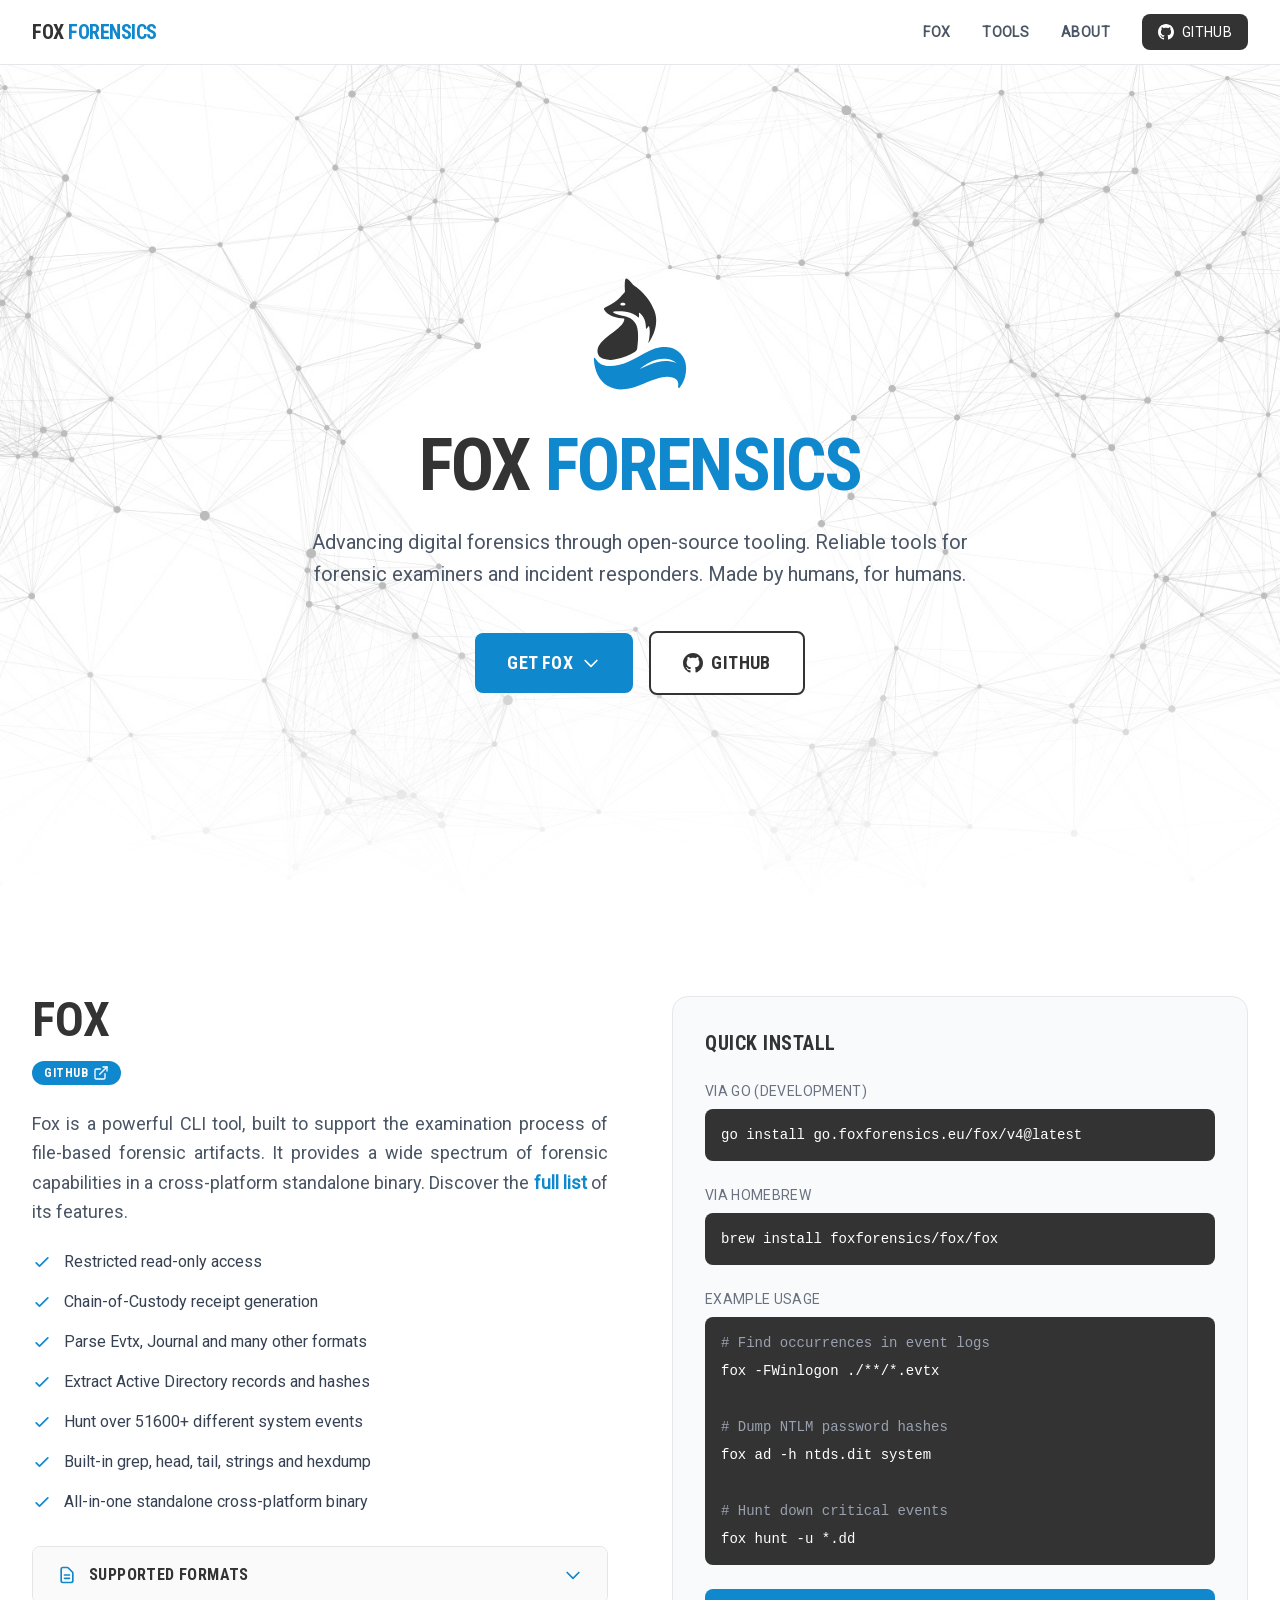
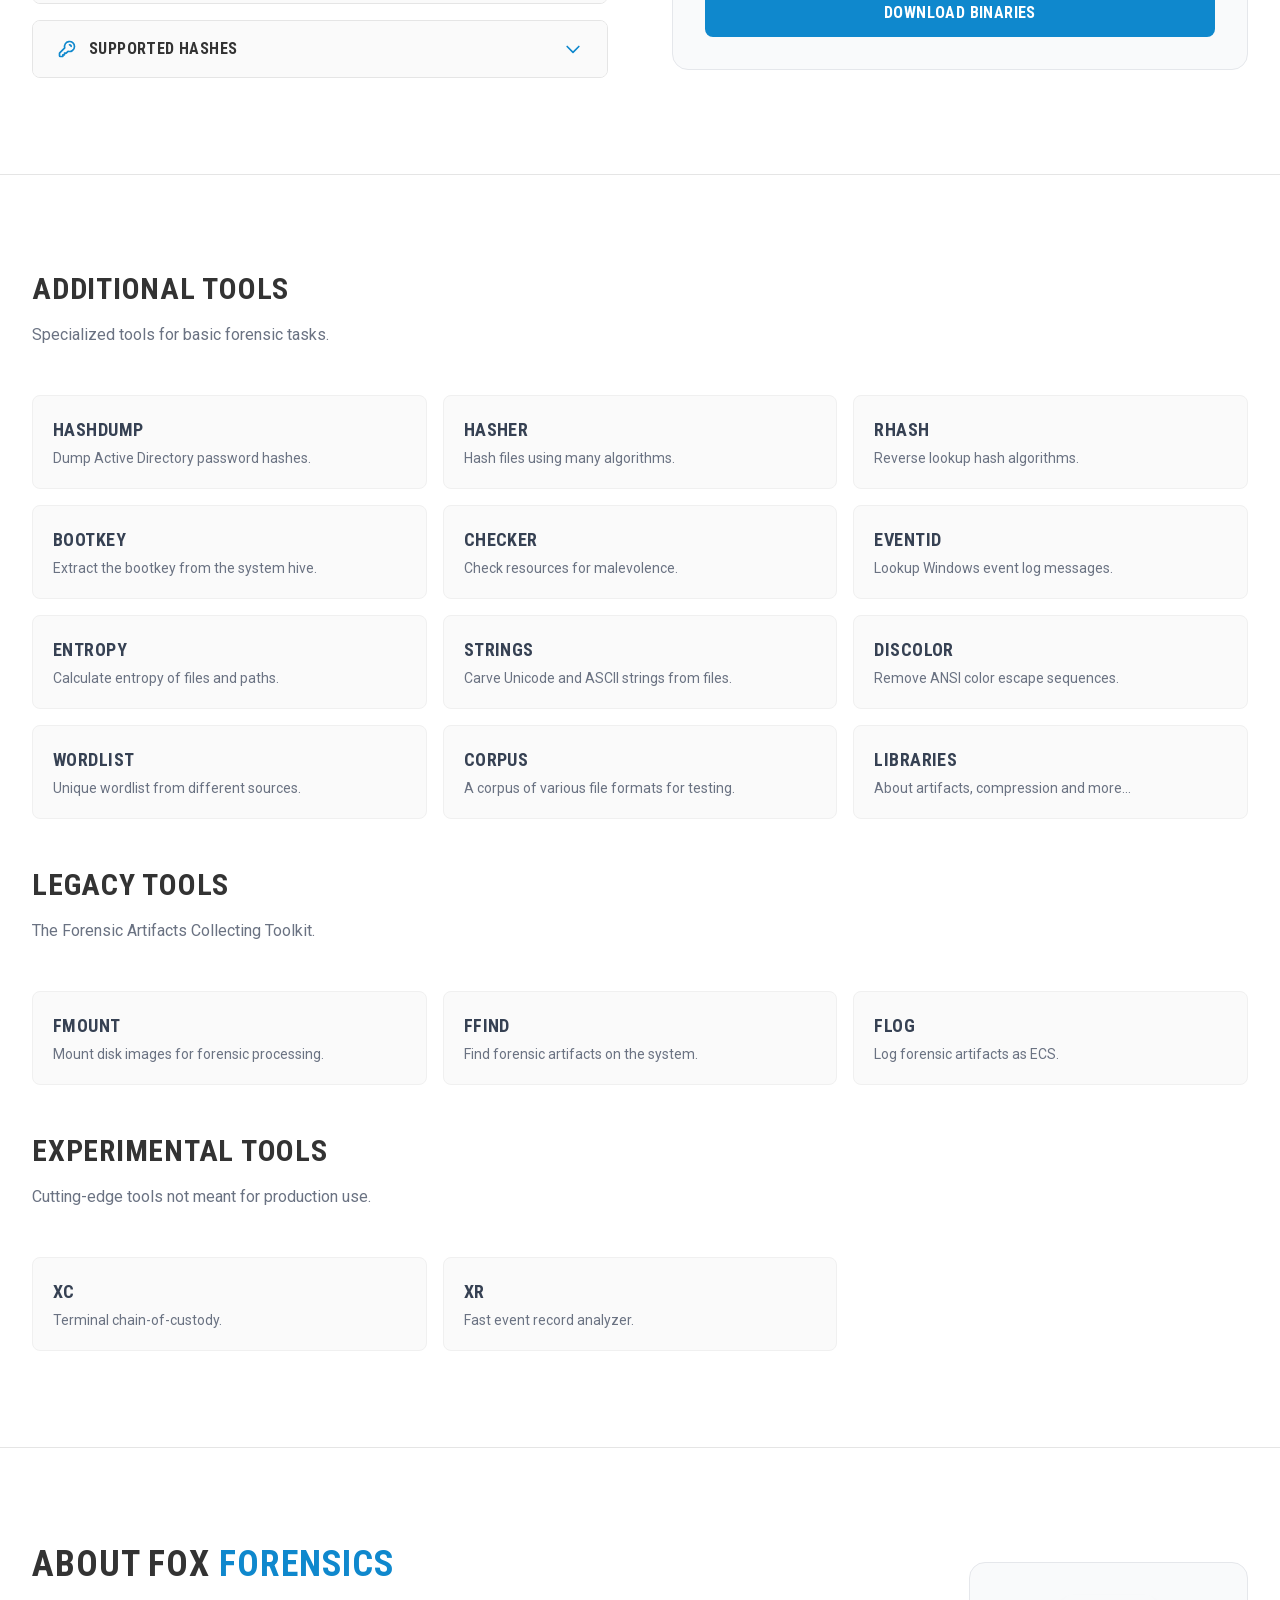
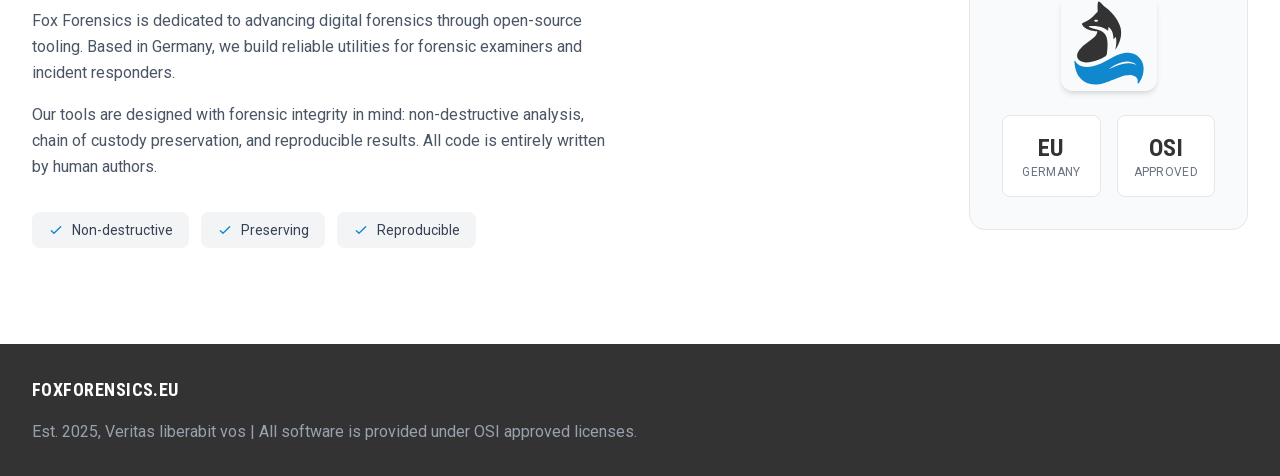
==== commit a0eabf8b: "Update index.html" ====
--- a/static/index.html
+++ b/static/index.html
@@ -96,8 +96,8 @@
         </h2>
 
         <div class="inline-flex items-center gap-2 px-3 py-1 rounded-full bg-fox-blue text-white text-xs font-display uppercase tracking-wider mb-6">
-          <a href="https://go.foxforensics.eu/fox" target="_blank">
-            Website
+          <a class="flex" href="https://go.foxforensics.eu/fox" target="_blank">
+            GitHub
             <svg xmlns="http://www.w3.org/2000/svg" width="16" height="16" viewBox="0 0 24 24" fill="none" stroke="currentColor" stroke-width="2" stroke-linecap="round" stroke-linejoin="round" style="vertical-align: middle; margin-left: 4px;">
               <path d="M18 13v6a2 2 0 0 1-2 2H5a2 2 0 0 1-2-2V8a2 2 0 0 1 2-2h6"/>
               <polyline points="15 3 21 3 21 9"/>
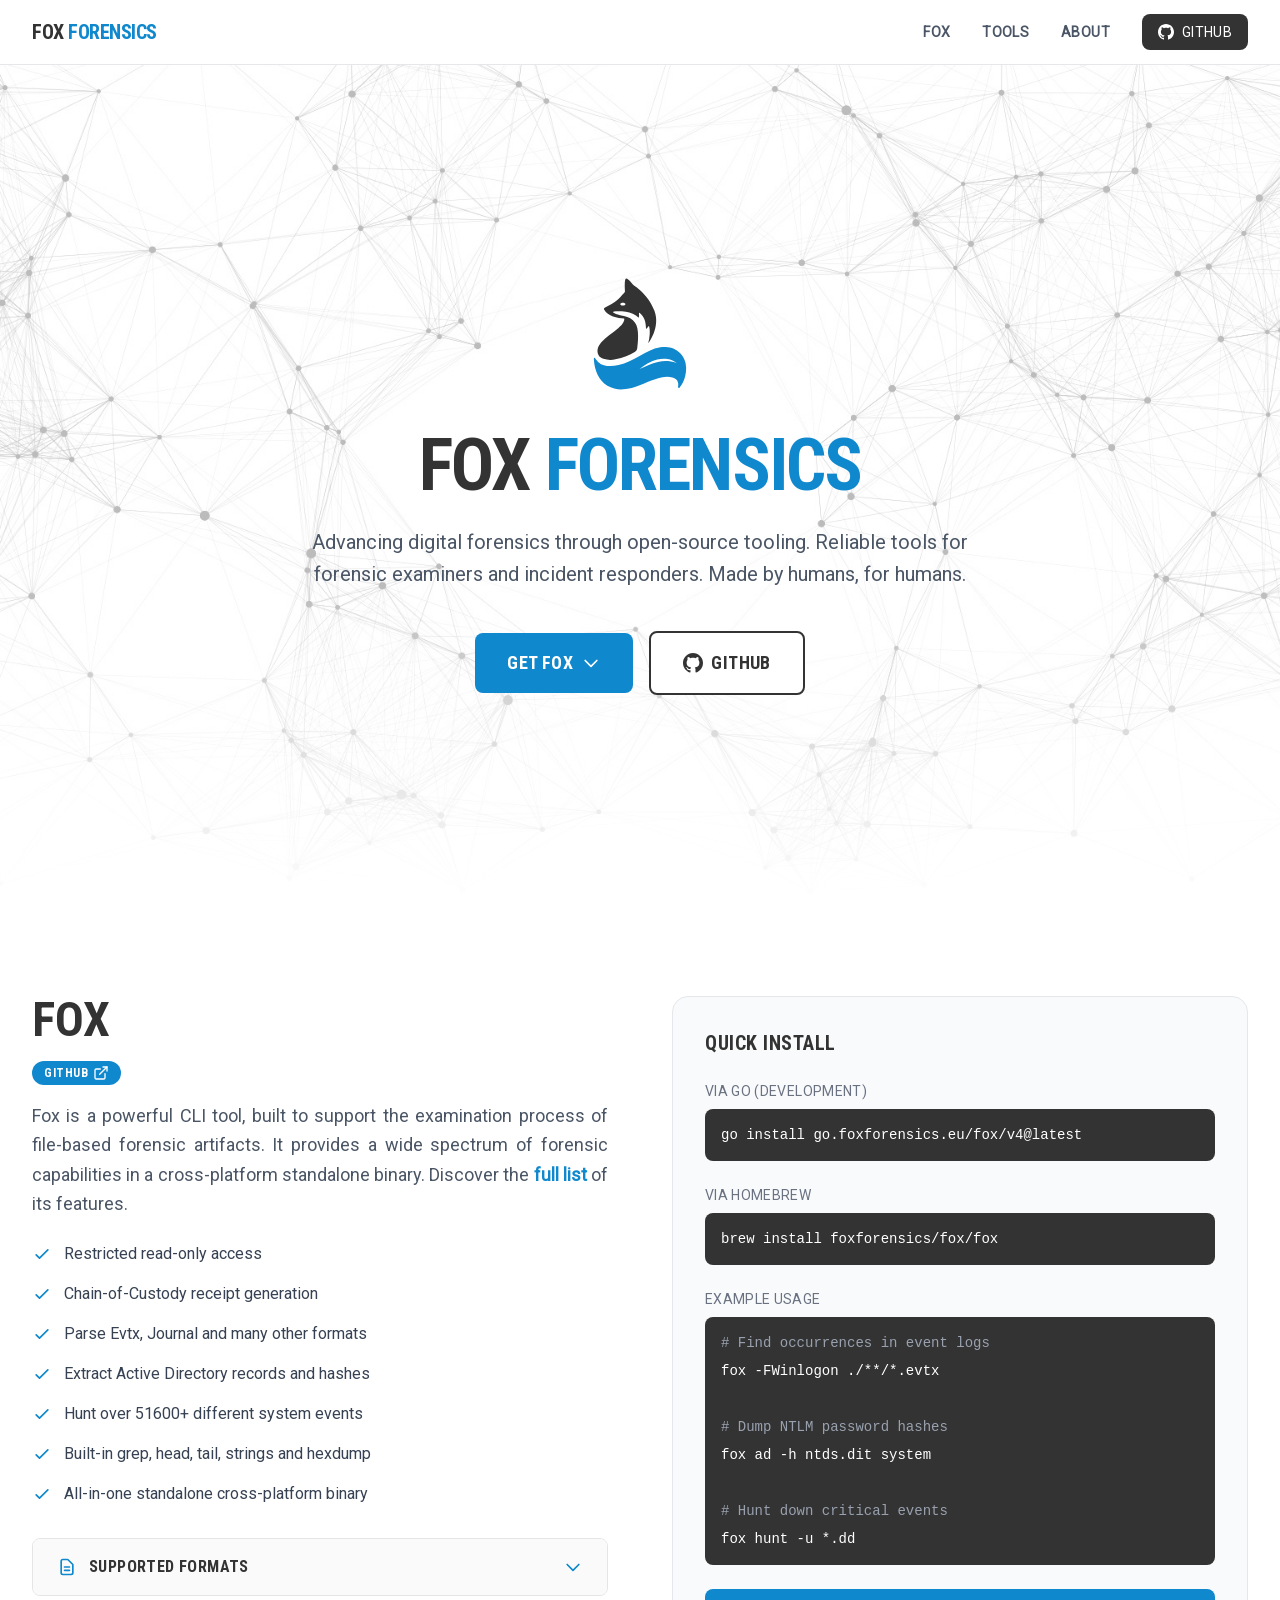
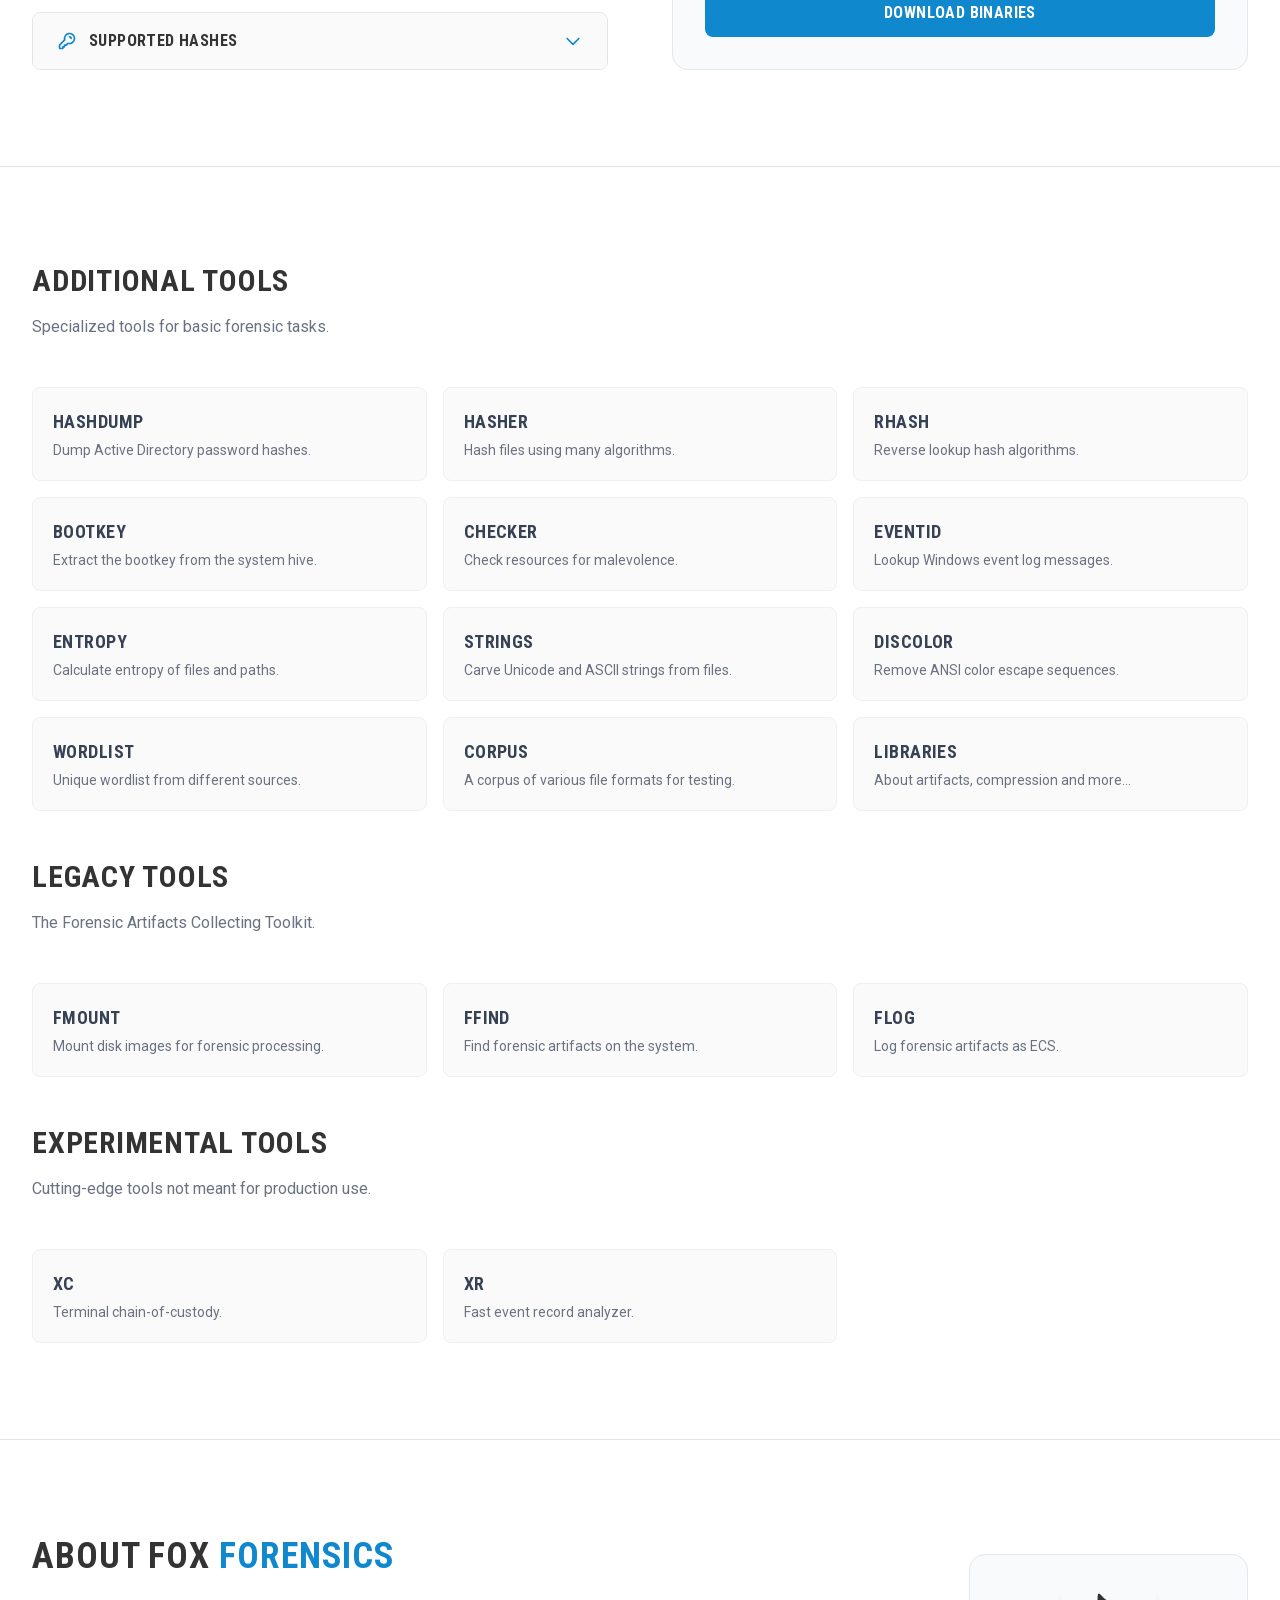
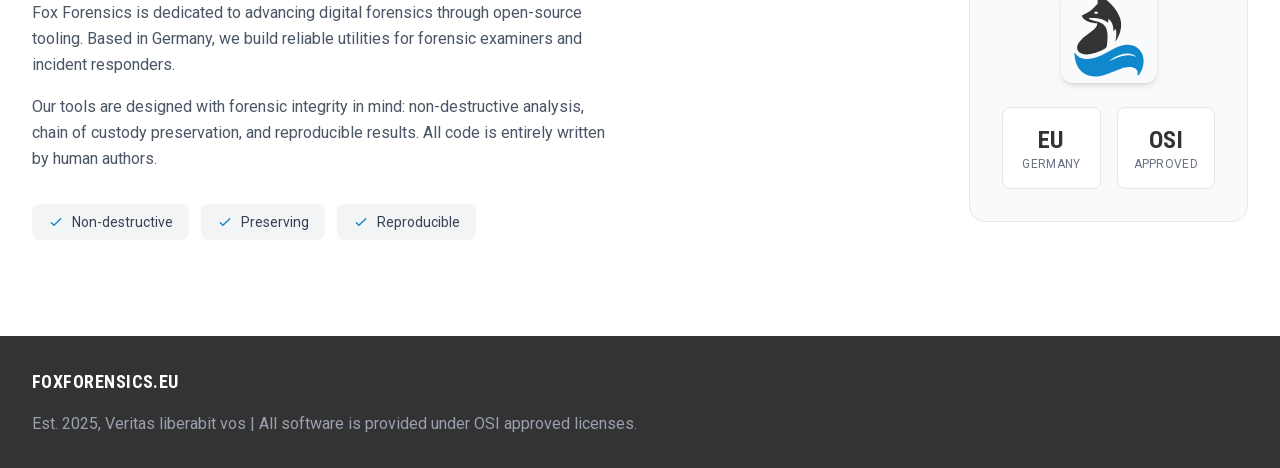
==== commit dfb29d3f: "Update index.html" ====
--- a/static/index.html
+++ b/static/index.html
@@ -95,7 +95,7 @@
           <a class="nav-link" href="https://go.foxforensics.eu/fox" target="_blank">Fox</a>
         </h2>
 
-        <div class="inline-flex items-center gap-2 px-3 py-1 rounded-full bg-fox-blue text-white text-xs font-display uppercase tracking-wider mb-6">
+        <div class="inline-flex items-center gap-2 px-3 py-1 rounded-full bg-fox-blue text-white text-xs font-display uppercase tracking-wider mb-4">
           <a class="flex" href="https://go.foxforensics.eu/fox" target="_blank">
             GitHub
             <svg xmlns="http://www.w3.org/2000/svg" width="16" height="16" viewBox="0 0 24 24" fill="none" stroke="currentColor" stroke-width="2" stroke-linecap="round" stroke-linejoin="round" style="vertical-align: middle; margin-left: 4px;">
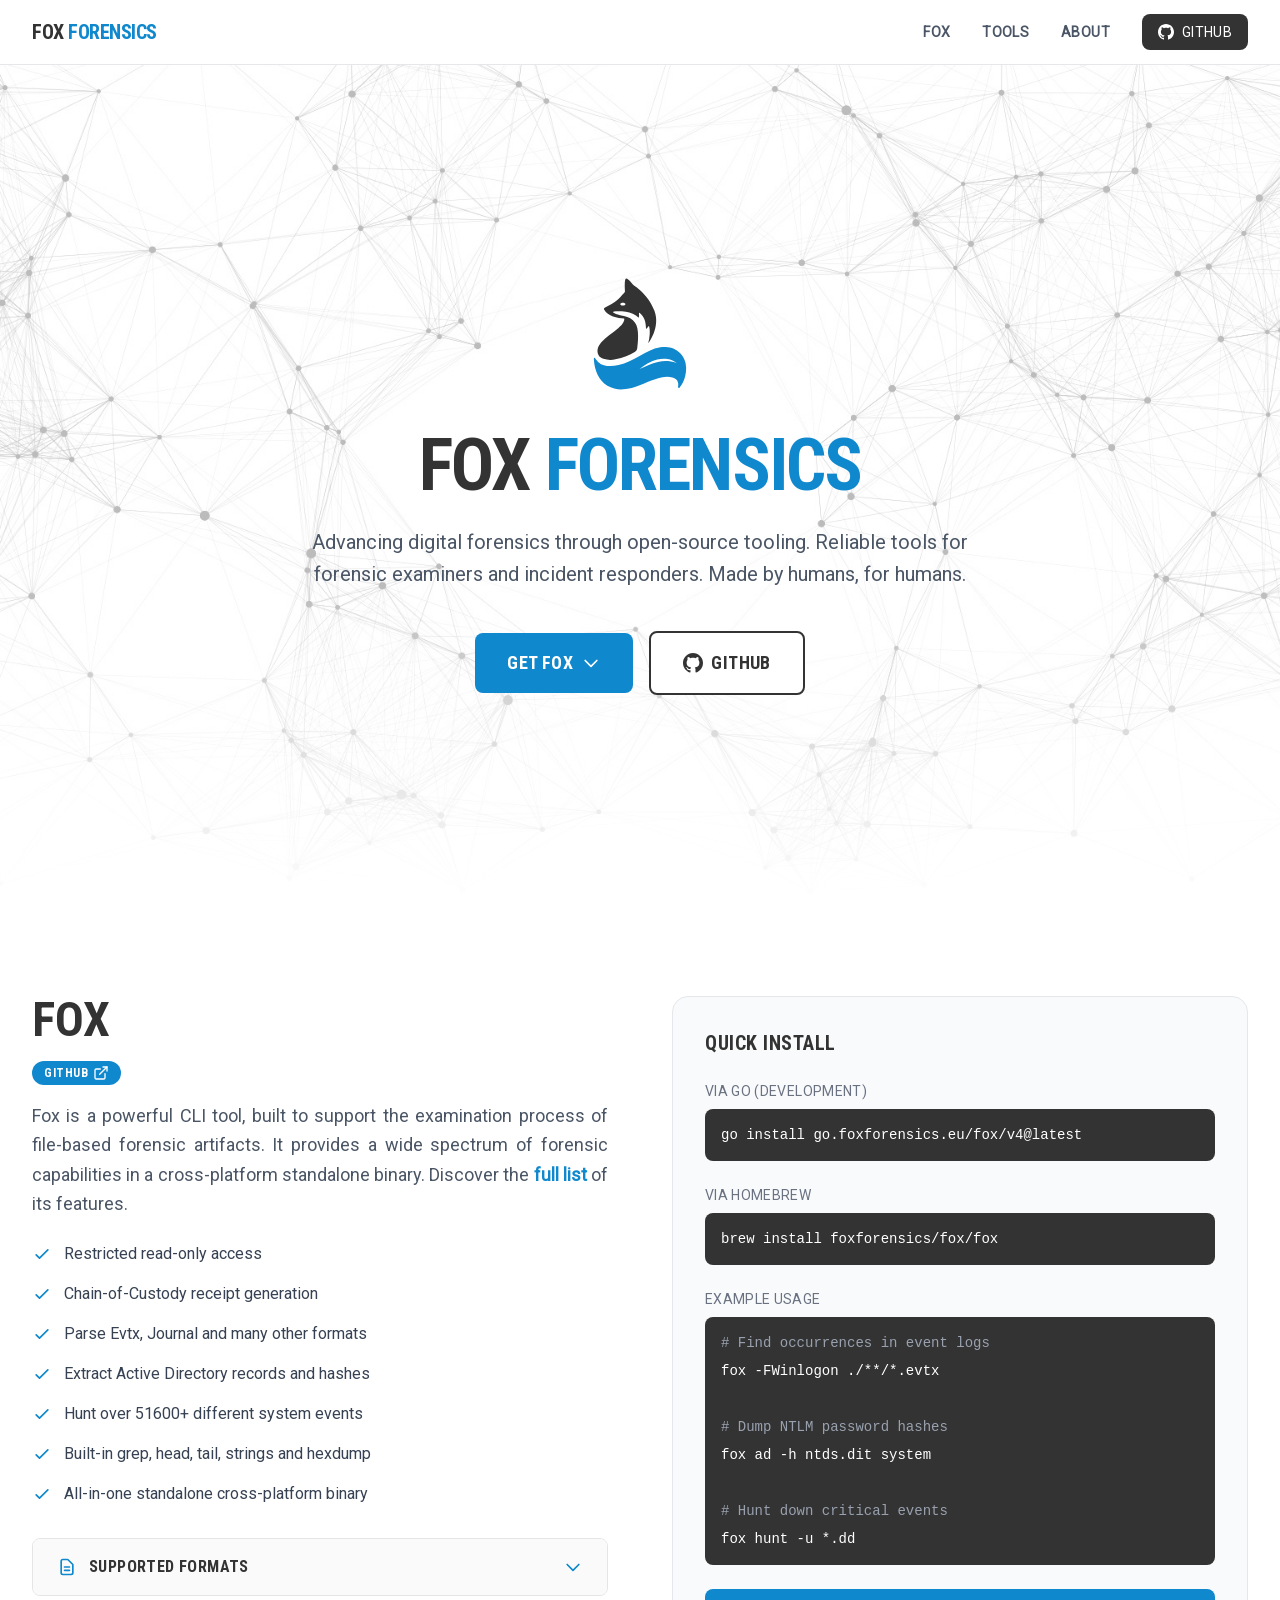
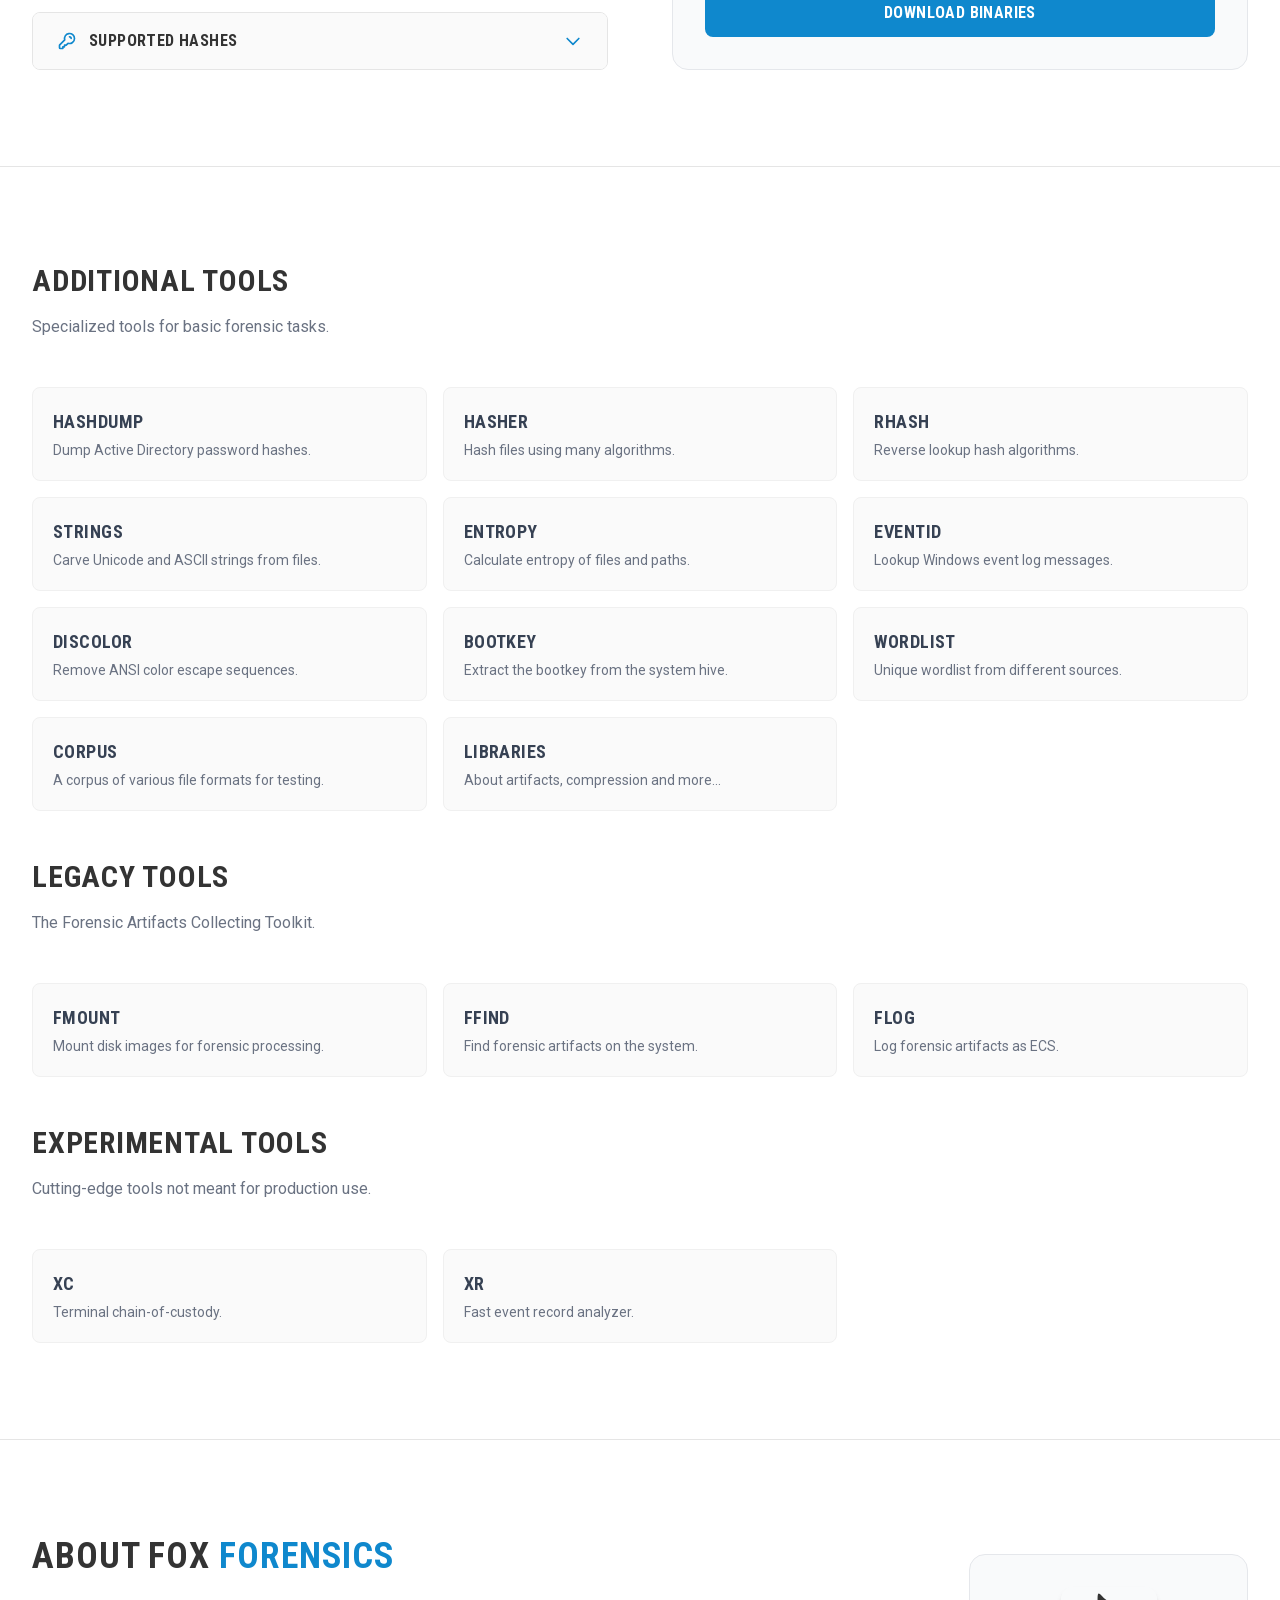
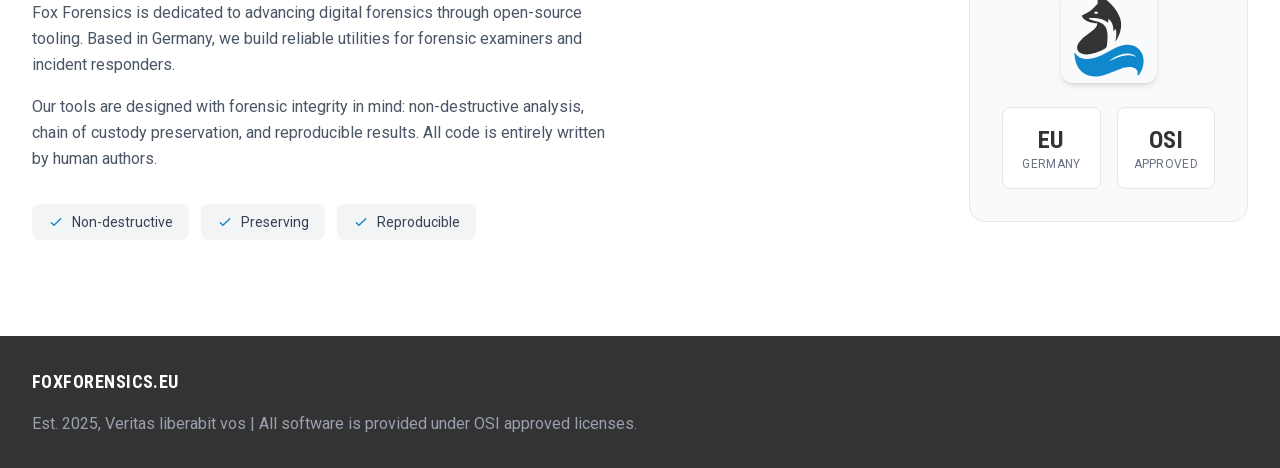
==== commit 3e59f5c1: "updated tools" ====
--- a/static/index.html
+++ b/static/index.html
@@ -440,34 +440,29 @@
         <p class="text-gray-500 text-sm">Reverse lookup hash algorithms.</p>
       </div>
 
+      <div class="tool-card-muted rounded-lg p-5 cursor-pointer" onclick="window.open('https://go.foxforensics.eu/strings', '_blank')">
+        <h3 class="font-display text-lg text-gray-700 mb-1 uppercase tracking-wide">strings</h3>
+        <p class="text-gray-500 text-sm">Carve Unicode and ASCII strings from files.</p>
+      </div>
+
+      <div class="tool-card-muted rounded-lg p-5 cursor-pointer" onclick="window.open('https://go.foxforensics.eu/entropy', '_blank')">
+        <h3 class="font-display text-lg text-gray-700 mb-1 uppercase tracking-wide">entropy</h3>
+        <p class="text-gray-500 text-sm">Calculate entropy of files and paths.</p>
+      </div>
+
+      <div class="tool-card-muted rounded-lg p-5 cursor-pointer" onclick="window.open('https://go.foxforensics.eu/eventid', '_blank')">
+        <h3 class="font-display text-lg text-gray-700 mb-1 uppercase tracking-wide">eventid</h3>
+        <p class="text-gray-500 text-sm">Lookup Windows event log messages.</p>
+      </div>
+
+      <div class="tool-card-muted rounded-lg p-5 cursor-pointer" onclick="window.open('https://go.foxforensics.eu/discolor', '_blank')">
+        <h3 class="font-display text-lg text-gray-700 mb-1 uppercase tracking-wide">discolor</h3>
+        <p class="text-gray-500 text-sm">Remove ANSI color escape sequences.</p>
+      </div>
+
       <div class="tool-card-muted rounded-lg p-5 cursor-pointer" onclick="window.open('https://go.foxforensics.eu/bootkey', '_blank')">
         <h3 class="font-display text-lg text-gray-700 mb-1 uppercase tracking-wide">bootkey</h3>
         <p class="text-gray-500 text-sm">Extract the bootkey from the system hive.</p>
-      </div>
-
-      <div class="tool-card-muted rounded-lg p-5 cursor-pointer" onclick="window.open('https://go.foxforensics.eu/checker', '_blank')">
-        <h3 class="font-display text-lg text-gray-700 mb-1 uppercase tracking-wide">checker</h3>
-        <p class="text-gray-500 text-sm">Check resources for malevolence.</p>
-      </div>
-
-      <div class="tool-card-muted rounded-lg p-5 cursor-pointer" onclick="window.open('https://go.foxforensics.eu/eventid', '_blank')">
-        <h3 class="font-display text-lg text-gray-700 mb-1 uppercase tracking-wide">eventid</h3>
-        <p class="text-gray-500 text-sm">Lookup Windows event log messages.</p>
-      </div>
-
-      <div class="tool-card-muted rounded-lg p-5 cursor-pointer" onclick="window.open('https://go.foxforensics.eu/entropy', '_blank')">
-        <h3 class="font-display text-lg text-gray-700 mb-1 uppercase tracking-wide">entropy</h3>
-        <p class="text-gray-500 text-sm">Calculate entropy of files and paths.</p>
-      </div>
-
-      <div class="tool-card-muted rounded-lg p-5 cursor-pointer" onclick="window.open('https://go.foxforensics.eu/strings', '_blank')">
-        <h3 class="font-display text-lg text-gray-700 mb-1 uppercase tracking-wide">strings</h3>
-        <p class="text-gray-500 text-sm">Carve Unicode and ASCII strings from files.</p>
-      </div>
-
-      <div class="tool-card-muted rounded-lg p-5 cursor-pointer" onclick="window.open('https://go.foxforensics.eu/discolor', '_blank')">
-        <h3 class="font-display text-lg text-gray-700 mb-1 uppercase tracking-wide">discolor</h3>
-        <p class="text-gray-500 text-sm">Remove ANSI color escape sequences.</p>
       </div>
 
       <div class="tool-card-muted rounded-lg p-5 cursor-pointer" onclick="window.open('https://go.foxforensics.eu/wordlist', '_blank')">
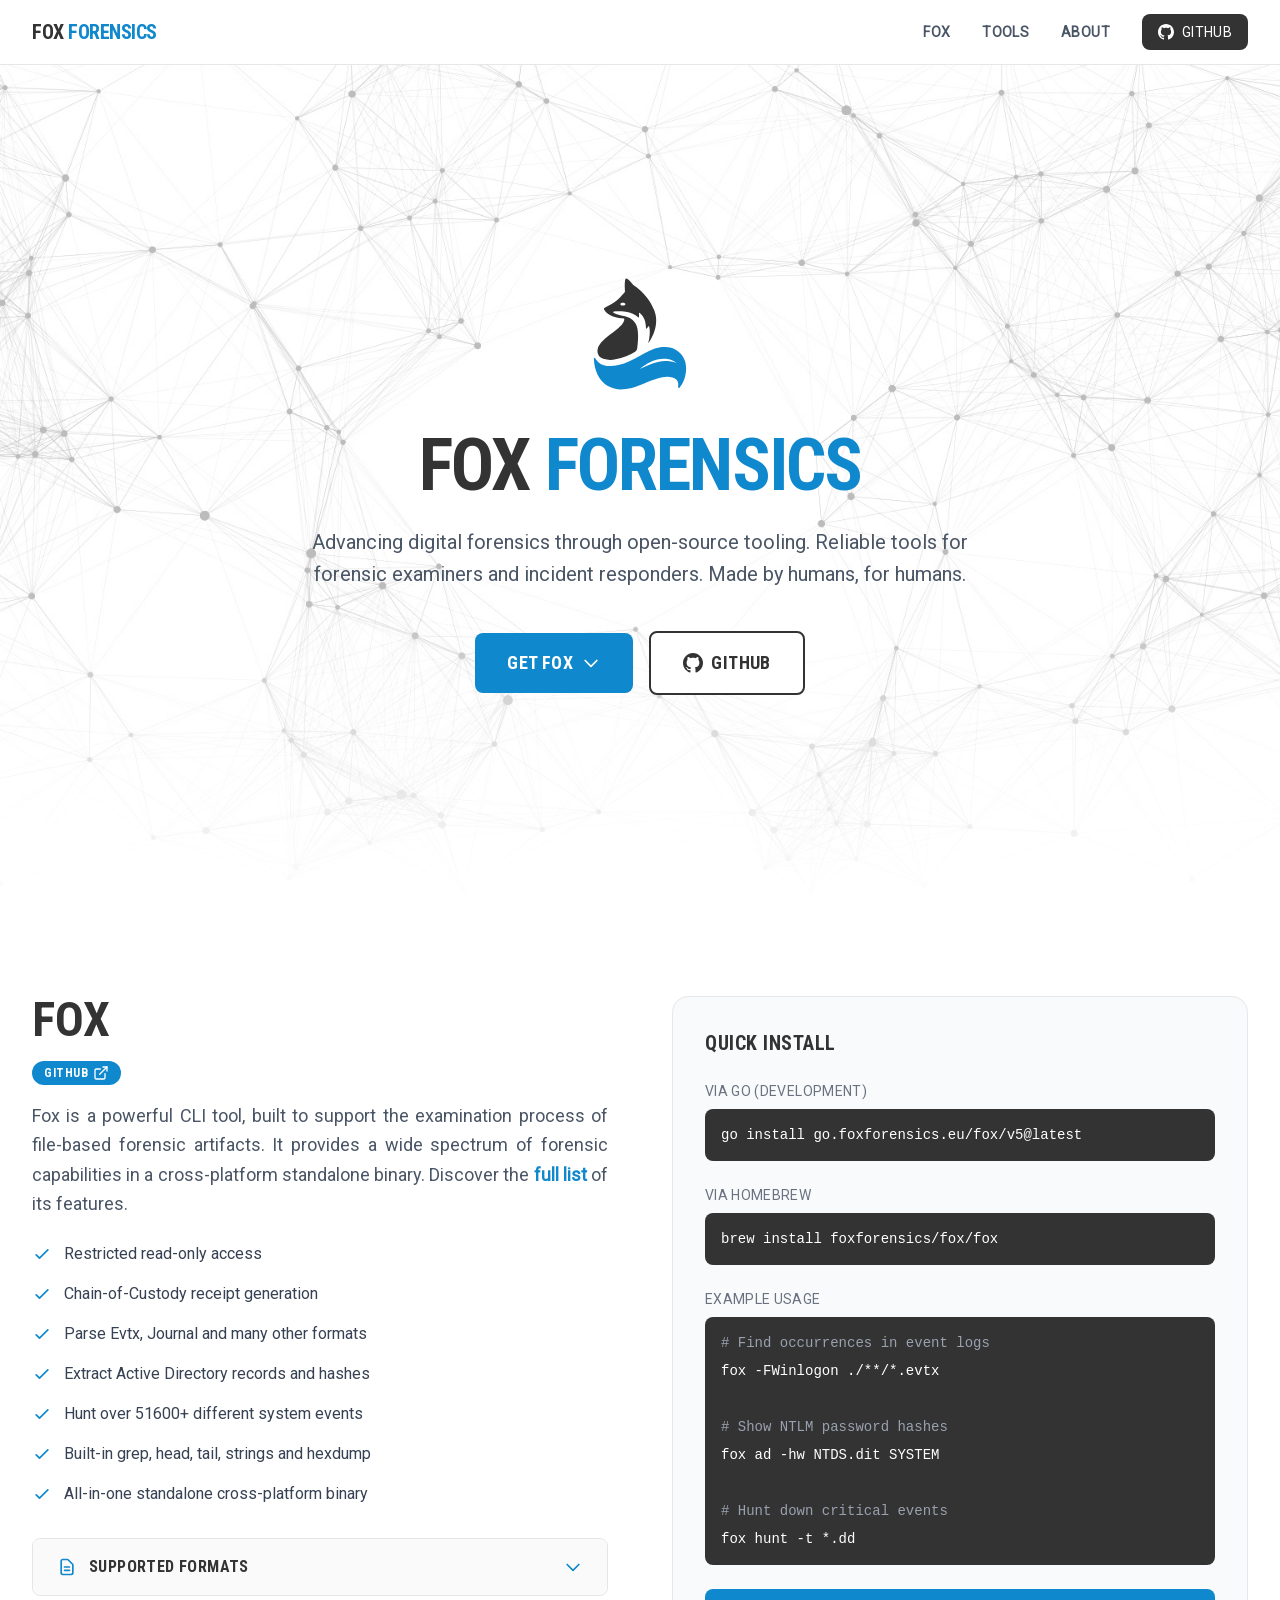
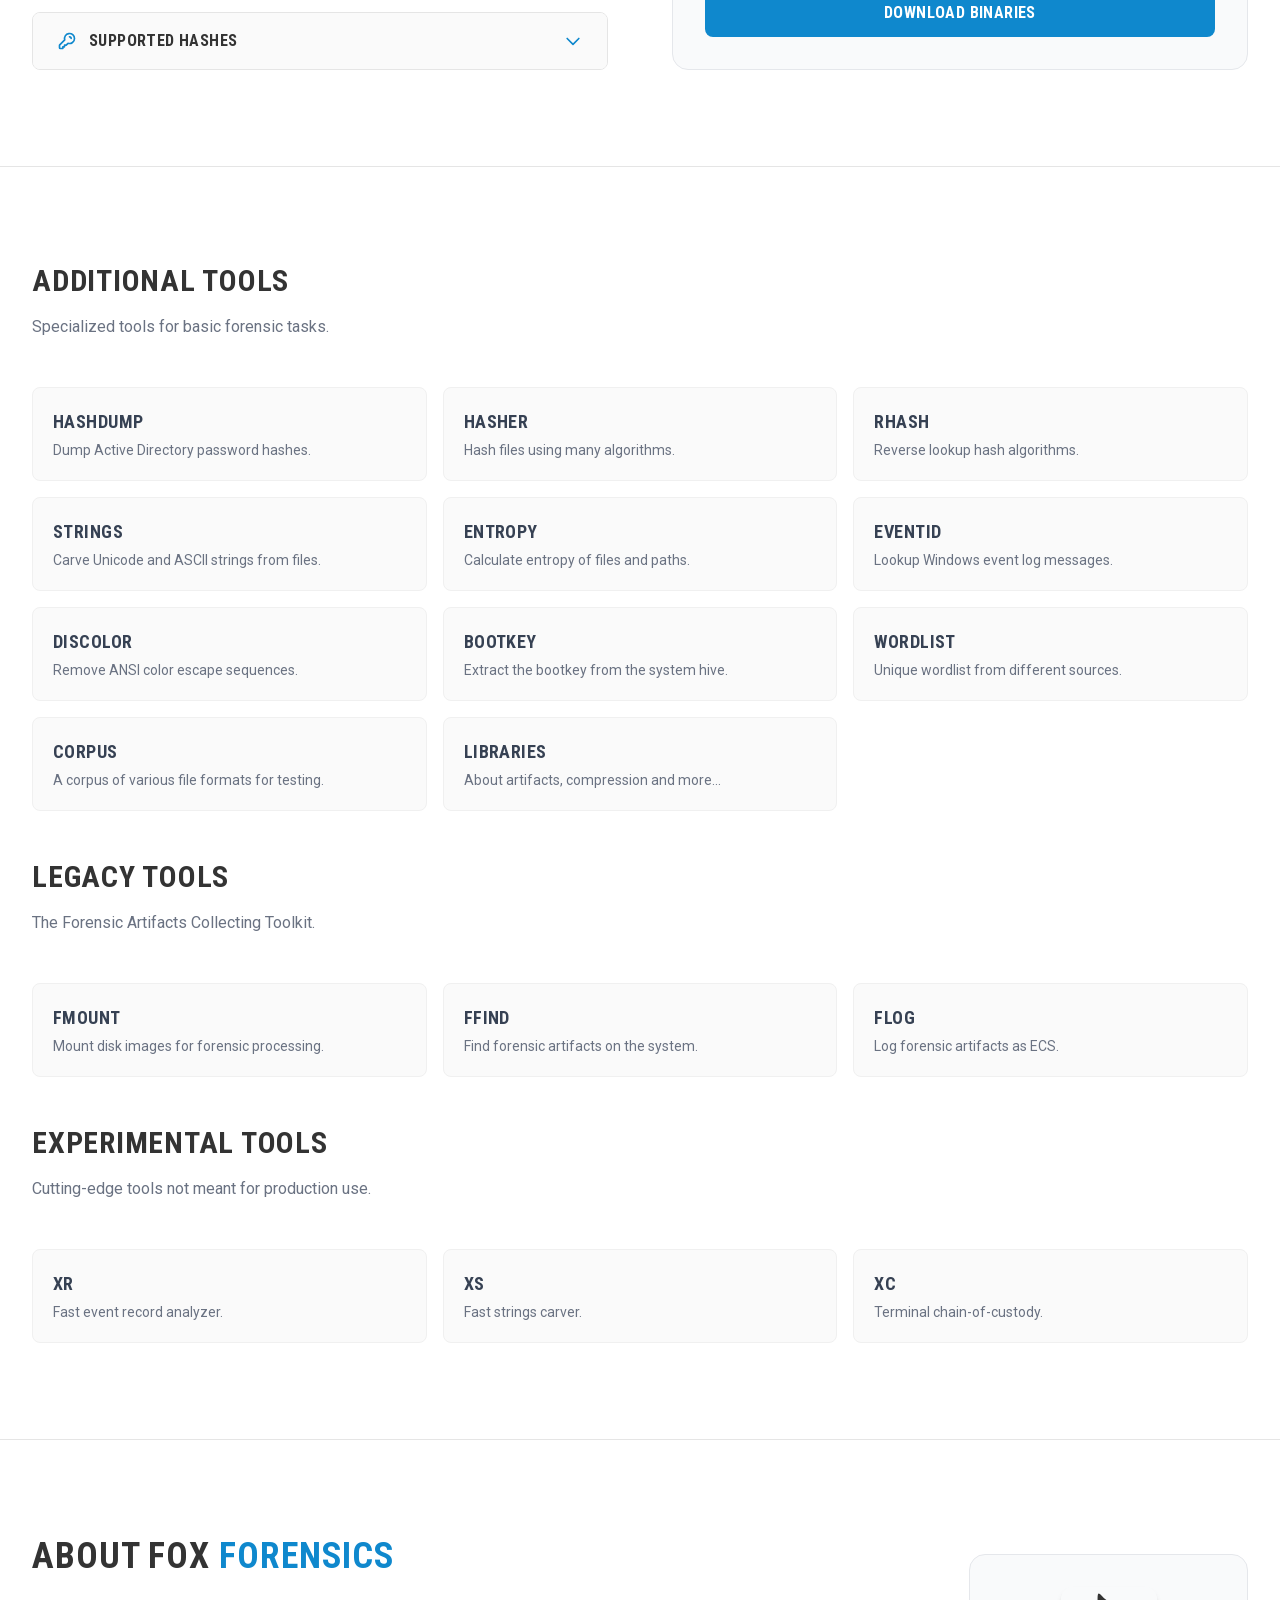
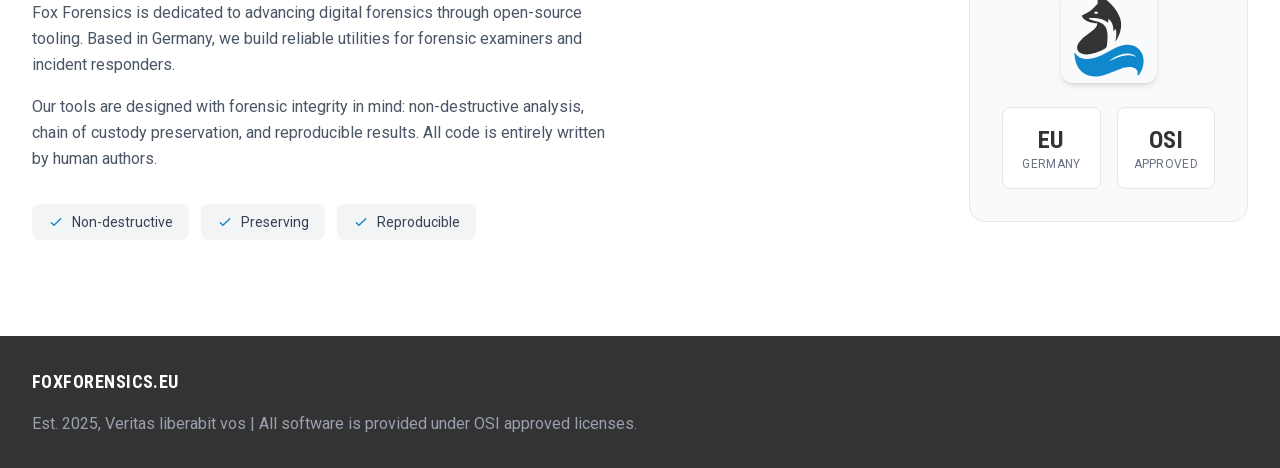
==== commit 93d1bce3: "added xs" ====
--- a/static/index.html
+++ b/static/index.html
@@ -6,6 +6,8 @@
   <title>Fox Forensics</title>
   <meta name="description" content="Fox Forensics - Advancing digital forensics through open-source tooling.">
   <link rel="shortcut icon" href="assets/img/fox.ico" type="image/x-icon">
+  <link rel="preload" href="assets/img/fox.svg" as="image">
+  <link rel="preload" href="assets/img/main.webp" as="image" fetchpriority="high">
   <link rel="preload" href="assets/fonts/font1.woff2" as="font" type="font/woff2" crossorigin>
   <link rel="preload" href="assets/fonts/font2.woff2" as="font" type="font/woff2" crossorigin>
   <link rel="stylesheet" href="assets/css/main.css">
@@ -227,7 +229,6 @@
                   <span class="support-type-tag">Lzip</span>
                   <span class="support-type-tag">LZMA</span>
                   <span class="support-type-tag">LZFSE</span>
-                  <span class="support-type-tag">LZNT1</span>
                   <span class="support-type-tag">LZO</span>
                   <span class="support-type-tag">LZVN</span>
                   <span class="support-type-tag">LZW</span>
@@ -378,7 +379,7 @@
           <div>
             <p class="text-sm text-gray-500 mb-2 uppercase tracking-wide font-medium">Via Go (Development)</p>
             <div class="bg-fox-black rounded-lg p-4 font-mono text-sm text-white overflow-x-auto">
-              go install go.foxforensics.eu/fox/v4@latest
+              go install go.foxforensics.eu/fox/v5@latest
             </div>
           </div>
 
@@ -395,11 +396,11 @@
               <div class="text-gray-400"># Find occurrences in event logs</div>
               <div>fox -FWinlogon ./**/*.evtx</div>
               <br/>
-              <div class="text-gray-400 mt-2"># Dump NTLM password hashes</div>
-              <div>fox ad -h ntds.dit system</div>
+              <div class="text-gray-400 mt-2"># Show NTLM password hashes</div>
+              <div>fox ad -hw NTDS.dit SYSTEM</div>
               <br/>
               <div class="text-gray-400 mt-2"># Hunt down critical events</div>
-              <div>fox hunt -u *.dd</div>
+              <div>fox hunt -t *.dd</div>
             </div>
           </div>
         </div>
@@ -513,14 +514,19 @@
     </div>
 
     <div class="grid grid-cols-1 md:grid-cols-2 lg:grid-cols-3 gap-4">
+      <div class="tool-card-muted rounded-lg p-5 cursor-pointer" onclick="window.open('https://go.foxforensics.eu/xr', '_blank')">
+        <h3 class="font-display text-lg text-gray-700 mb-1 uppercase tracking-wide">xr</h3>
+        <p class="text-gray-500 text-sm">Fast event record analyzer.</p>
+      </div>
+
+      <div class="tool-card-muted rounded-lg p-5 cursor-pointer" onclick="window.open('https://go.foxforensics.eu/xs', '_blank')">
+        <h3 class="font-display text-lg text-gray-700 mb-1 uppercase tracking-wide">xs</h3>
+        <p class="text-gray-500 text-sm">Fast strings carver.</p>
+      </div>
+
       <div class="tool-card-muted rounded-lg p-5 cursor-pointer" onclick="window.open('https://go.foxforensics.eu/xc', '_blank')">
         <h3 class="font-display text-lg text-gray-700 mb-1 uppercase tracking-wide">xc</h3>
         <p class="text-gray-500 text-sm">Terminal chain-of-custody.</p>
-      </div>
-
-      <div class="tool-card-muted rounded-lg p-5 cursor-pointer" onclick="window.open('https://go.foxforensics.eu/xr', '_blank')">
-        <h3 class="font-display text-lg text-gray-700 mb-1 uppercase tracking-wide">xr</h3>
-        <p class="text-gray-500 text-sm">Fast event record analyzer.</p>
       </div>
     </div>
   </div>
